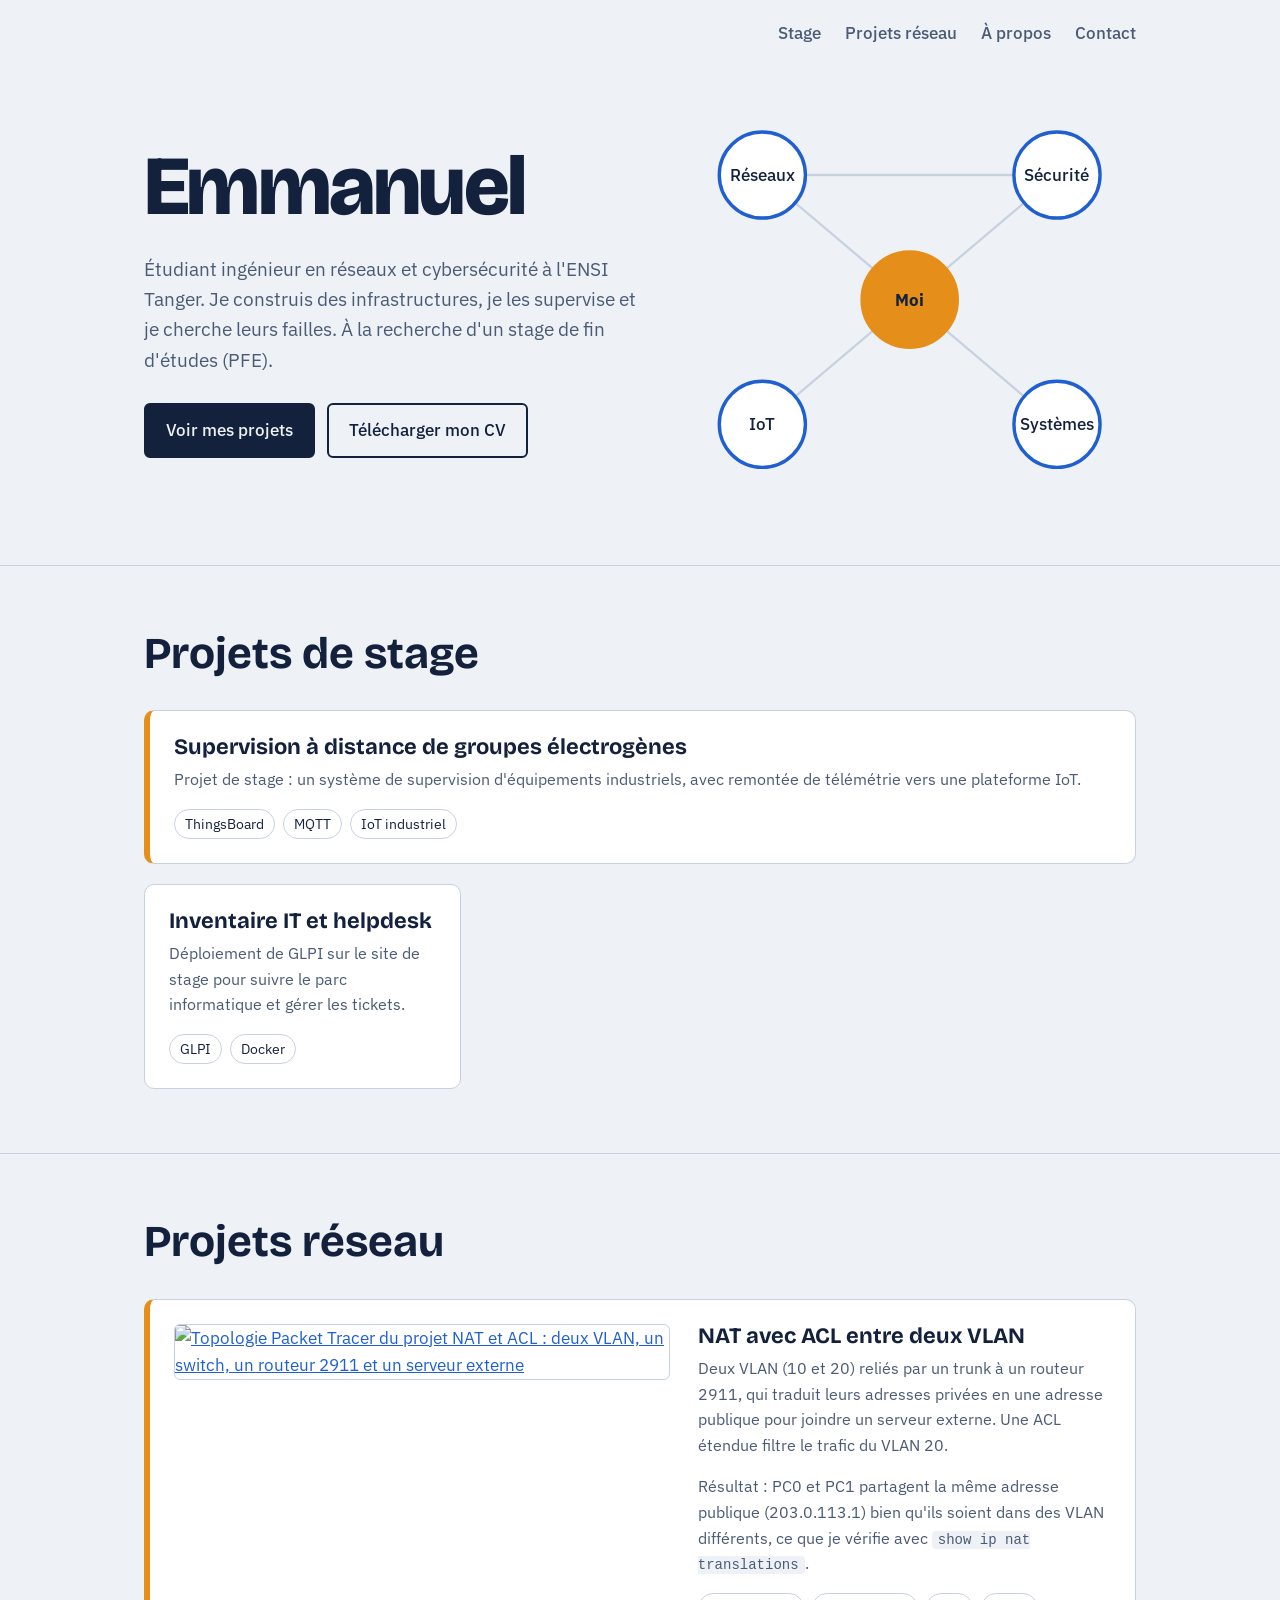
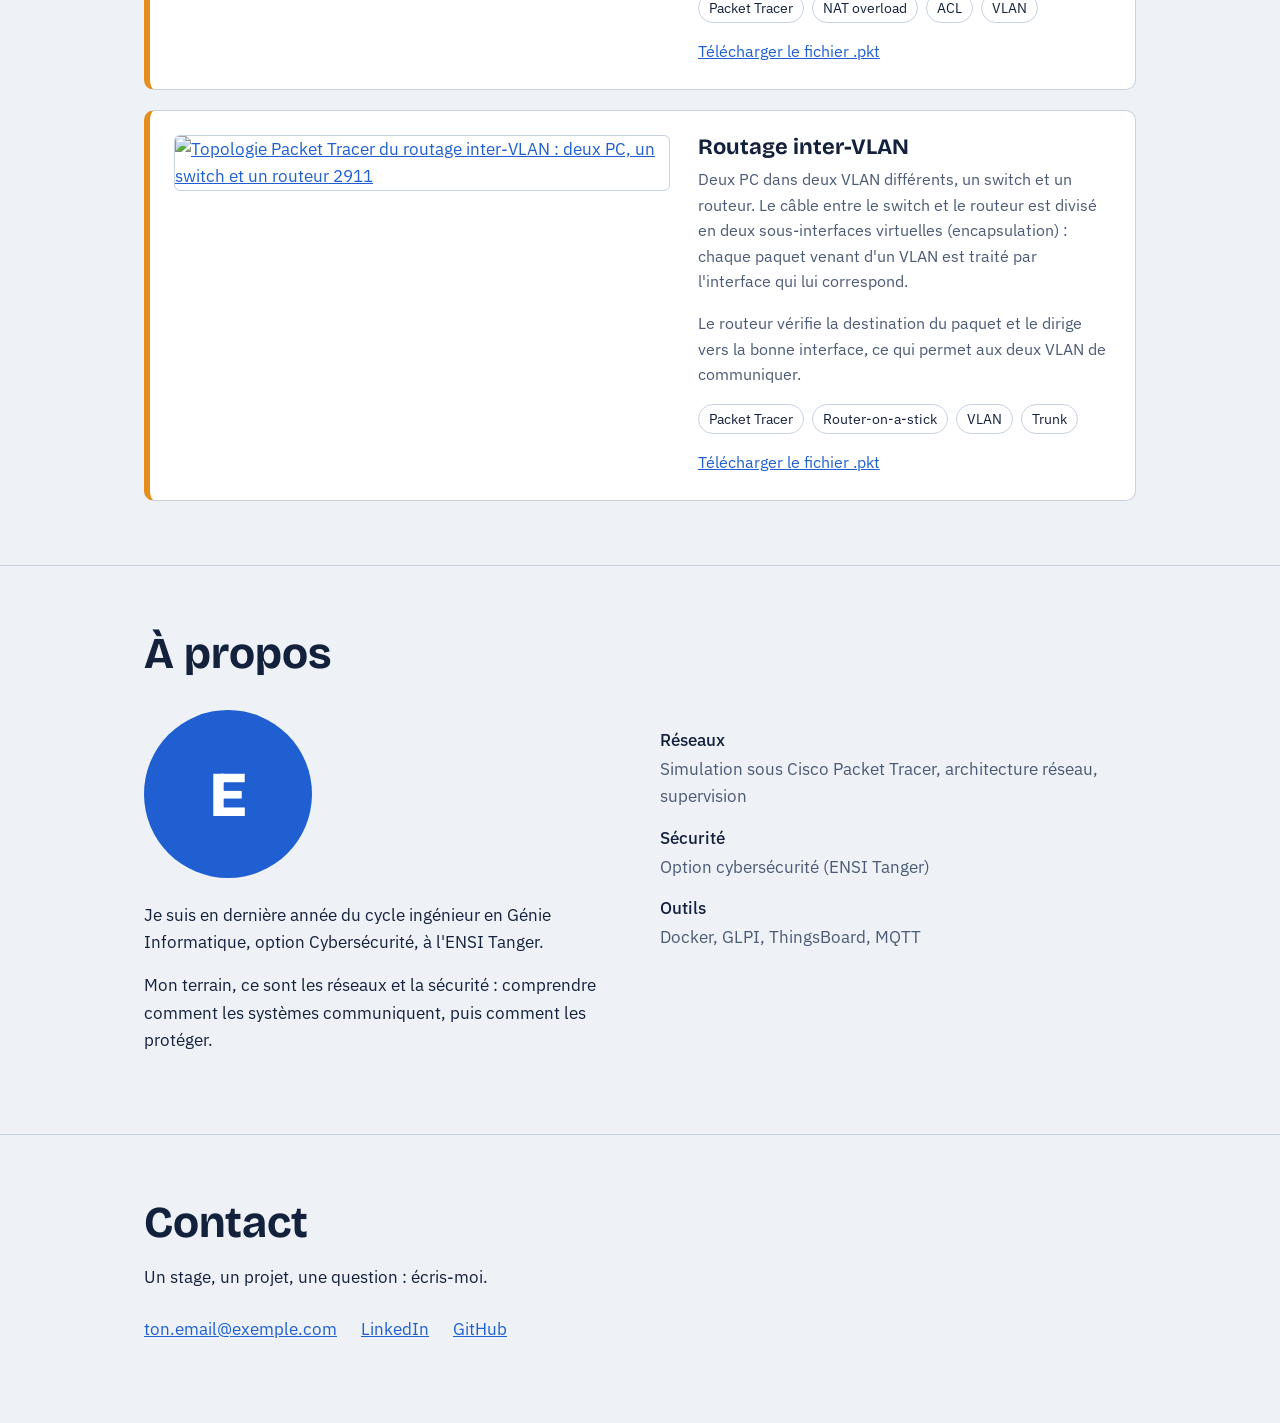
==== index.html @ 3b4f3057 "Premier commit" ====
<!DOCTYPE html>
<html lang="fr">
<head>
<meta charset="utf-8">
<meta name="viewport" content="width=device-width, initial-scale=1">
<title>Emmanuel – Réseaux & Cybersécurité</title>
<meta name="description" content="Portfolio d'Emmanuel, étudiant ingénieur en réseaux et cybersécurité à l'ENSI Tanger.">
<link rel="preconnect" href="https://fonts.googleapis.com">
<link rel="preconnect" href="https://fonts.gstatic.com" crossorigin>
<link href="https://fonts.googleapis.com/css2?family=Bricolage+Grotesque:wght@600;800&family=IBM+Plex+Sans:wght@400;500&display=swap" rel="stylesheet">
<style>
:root{
  --paper:#EEF2F6; --ink:#14213D; --muted:#4B5A75; --line:#C7D1DF; --card:#FFFFFF;
  --signal:#1F5FD1; --amber:#E58E1A;
}
@media (prefers-color-scheme:dark){
  :root:not([data-theme="light"]){--paper:#0F1626;--ink:#E8EEF8;--muted:#9FB0CC;--line:#2A3855;--card:#16203A;--signal:#6EA2FF;--amber:#F2A33A}
}
*{box-sizing:border-box}
html{scroll-behavior:smooth}
body{margin:0;background:var(--paper);color:var(--ink);font:400 17px/1.6 "IBM Plex Sans",system-ui,sans-serif}
a{color:var(--signal)}
a:focus-visible,button:focus-visible{outline:3px solid var(--amber);outline-offset:3px}
h1,h2,h3{font-family:"Bricolage Grotesque","IBM Plex Sans",sans-serif;line-height:1.1;margin:0}
.wrap{max-width:1040px;margin:0 auto;padding:0 24px}
nav{display:flex;gap:24px;justify-content:flex-end;padding:20px 0}
nav a{color:var(--muted);text-decoration:none;font-weight:500}
nav a:hover{color:var(--ink)}
.hero{display:grid;grid-template-columns:1.1fr 1fr;gap:40px;align-items:center;padding:40px 0 72px}
.hero h1{font-size:clamp(44px,7vw,84px);font-weight:800;letter-spacing:-.03em}
.hero p{max-width:46ch;color:var(--muted);font-size:19px;margin:20px 0 28px}
.btns{display:flex;gap:12px;flex-wrap:wrap}
.btn{display:inline-block;padding:12px 20px;border-radius:6px;font-weight:500;text-decoration:none;border:2px solid var(--ink);color:var(--ink)}
.btn.main{background:var(--ink);color:var(--paper)}
.topo{width:100%;height:auto}
.topo line{stroke:var(--line);stroke-width:2}
.topo .node circle{fill:var(--card);stroke:var(--signal);stroke-width:3}
.topo .node text{fill:var(--ink);font:500 15px "IBM Plex Sans",sans-serif;text-anchor:middle}
.topo .core circle{fill:var(--amber);stroke:var(--amber)}
.topo .core text{font-weight:800}
.topo .node{cursor:default}
.topo .node:hover circle{stroke:var(--amber)}
section{padding:64px 0;border-top:1px solid var(--line)}
section>.wrap>h2{font-size:clamp(30px,4vw,44px);margin-bottom:32px}
.grid{display:grid;grid-template-columns:repeat(auto-fit,minmax(290px,1fr));gap:20px}
.proj{background:var(--card);border:1px solid var(--line);border-radius:10px;padding:24px}
.proj h3{font-size:22px;margin-bottom:8px}
.proj p{margin:0 0 16px;color:var(--muted);font-size:16px}
.tags{display:flex;flex-wrap:wrap;gap:8px;padding:0;margin:0;list-style:none}
.tags li{font-size:14px;padding:3px 10px;border:1px solid var(--line);border-radius:99px}
.proj img{width:100%;height:auto;border-radius:6px;border:1px solid var(--line);margin:0 0 16px;display:block}
a.plain{color:var(--ink);text-decoration:none}
a.plain:hover{color:var(--signal)}
.proj .dl{margin:16px 0 0}
.pt{display:grid;grid-template-columns:1.2fr 1fr;gap:28px;align-items:start}
.pt>a{display:block}
.pt img{margin:0}
.proj code{font-size:14px;background:var(--paper);padding:1px 6px;border-radius:4px}
.photo{position:relative;width:168px;height:168px;border-radius:50%;overflow:hidden;background:var(--signal);margin:0 0 24px;display:grid;place-items:center;color:#fff;font:800 64px "Bricolage Grotesque",sans-serif}
.photo img{position:absolute;inset:0;width:100%;height:100%;object-fit:cover}
.proj.big{grid-column:1/-1;border-left:6px solid var(--amber)}
.about{display:grid;grid-template-columns:1fr 1fr;gap:40px}
.about p{margin:0 0 16px;max-width:60ch}
.skills dt{font-weight:500;margin-top:14px}
.skills dd{margin:2px 0 0;color:var(--muted)}
.skills dt:first-child{margin-top:0}
footer{padding:64px 0 80px;border-top:1px solid var(--line)}
footer h2{font-size:clamp(30px,4vw,44px);margin-bottom:12px}
footer ul{list-style:none;padding:0;margin:24px 0 0;display:flex;gap:24px;flex-wrap:wrap}
@media (max-width:760px){
  .pt{grid-template-columns:1fr}
  .hero,.about{grid-template-columns:1fr}
  nav{justify-content:flex-start;flex-wrap:wrap}
}
</style>
</head>
<body>
<div class="wrap">
  <nav aria-label="Navigation principale">
    <a href="#projets">Stage</a>
    <a href="#reseau">Projets réseau</a>
    <a href="#apropos">À propos</a>
    <a href="#contact">Contact</a>
  </nav>

  <header class="hero">
    <div>
      <h1>Emmanuel</h1>
      <p>Étudiant ingénieur en réseaux et cybersécurité à l'ENSI Tanger. Je construis des infrastructures, je les supervise et je cherche leurs failles. À la recherche d'un stage de fin d'études (PFE).</p>
      <div class="btns">
        <a class="btn main" href="#reseau">Voir mes projets</a>
        <!-- TODO: mets ton CV dans le dépôt sous le nom cv.pdf -->
        <a class="btn" href="cv.pdf">Télécharger mon CV</a>
      </div>
    </div>
    <svg class="topo" viewBox="0 0 400 340" role="img" aria-label="Schéma reliant réseaux, cybersécurité, IoT et développement">
      <line x1="200" y1="170" x2="70" y2="60"/>
      <line x1="200" y1="170" x2="330" y2="60"/>
      <line x1="200" y1="170" x2="70" y2="280"/>
      <line x1="200" y1="170" x2="330" y2="280"/>
      <line x1="70" y1="60" x2="330" y2="60"/>
      <g class="node core"><circle cx="200" cy="170" r="42"/><text x="200" y="176">Moi</text></g>
      <g class="node"><circle cx="70" cy="60" r="38"/><text x="70" y="65">Réseaux</text></g>
      <g class="node"><circle cx="330" cy="60" r="38"/><text x="330" y="65">Sécurité</text></g>
      <g class="node"><circle cx="70" cy="280" r="38"/><text x="70" y="285">IoT</text></g>
      <g class="node"><circle cx="330" cy="280" r="38"/><text x="330" y="285">Systèmes</text></g>
    </svg>
  </header>
</div>

<section id="projets">
  <div class="wrap">
    <h2>Projets de stage</h2>
    <div class="grid">
      <article class="proj big">
        <h3>Supervision à distance de groupes électrogènes</h3>
        <p>Projet de stage : un système de supervision d'équipements industriels, avec remontée de télémétrie vers une plateforme IoT.</p>
        <ul class="tags"><li>ThingsBoard</li><li>MQTT</li><li>IoT industriel</li></ul>
      </article>
      <article class="proj">
        <h3>Inventaire IT et helpdesk</h3>
        <p>Déploiement de GLPI sur le site de stage pour suivre le parc informatique et gérer les tickets.</p>
        <ul class="tags"><li>GLPI</li><li>Docker</li></ul>
      </article>
    </div>
  </div>
</section>

<section id="reseau">
  <div class="wrap">
    <h2>Projets réseau</h2>
    <div class="grid">
      <article class="proj big pt">
        <a href="images/nat-acl.png" target="_blank" rel="noopener"><img src="images/nat-acl.png" alt="Topologie Packet Tracer du projet NAT et ACL : deux VLAN, un switch, un routeur 2911 et un serveur externe"></a>
        <div>
          <h3>NAT avec ACL entre deux VLAN</h3>
          <p>Deux VLAN (10 et 20) reliés par un trunk à un routeur 2911, qui traduit leurs adresses privées en une adresse publique pour joindre un serveur externe. Une ACL étendue filtre le trafic du VLAN 20.</p>
          <p>Résultat : PC0 et PC1 partagent la même adresse publique (203.0.113.1) bien qu'ils soient dans des VLAN différents, ce que je vérifie avec <code>show ip nat translations</code>.</p>
          <ul class="tags"><li>Packet Tracer</li><li>NAT overload</li><li>ACL</li><li>VLAN</li></ul>
          <p class="dl"><a href="projets/nat-acl.pkt" download>Télécharger le fichier .pkt</a></p>
          <!-- Rapport PDF : mets-le dans rapports/nat-acl.pdf puis retire les -- autour de la ligne -->
          <!-- <p class="dl"><a href="rapports/nat-acl.pdf" target="_blank" rel="noopener">Lire le rapport (PDF)</a></p> -->
        </div>
      </article>
      <article class="proj big pt">
        <a href="images/routage-inter-vlan.png" target="_blank" rel="noopener"><img src="images/routage-inter-vlan.png" alt="Topologie Packet Tracer du routage inter-VLAN : deux PC, un switch et un routeur 2911"></a>
        <div>
          <h3>Routage inter-VLAN</h3>
          <p>Deux PC dans deux VLAN différents, un switch et un routeur. Le câble entre le switch et le routeur est divisé en deux sous-interfaces virtuelles (encapsulation) : chaque paquet venant d'un VLAN est traité par l'interface qui lui correspond.</p>
          <p>Le routeur vérifie la destination du paquet et le dirige vers la bonne interface, ce qui permet aux deux VLAN de communiquer.</p>
          <ul class="tags"><li>Packet Tracer</li><li>Router-on-a-stick</li><li>VLAN</li><li>Trunk</li></ul>
          <p class="dl"><a href="projets/routage-inter-vlan.pkt" download>Télécharger le fichier .pkt</a></p>
          <!-- <p class="dl"><a href="rapports/routage-inter-vlan.pdf" target="_blank" rel="noopener">Lire le rapport (PDF)</a></p> -->
        </div>
      </article>
    </div>
  </div>
</section>

<section id="apropos">
  <div class="wrap">
    <h2>À propos</h2>
    <div class="about">
      <div>
        <!-- Ta photo : mets-la dans images/photo.jpg (carrée de préférence) -->
        <div class="photo" aria-hidden="false">E<img src="images/photo.jpg" alt="Portrait d'Emmanuel" onerror="this.remove()"></div>
        <p>Je suis en dernière année du cycle ingénieur en Génie Informatique, option Cybersécurité, à l'ENSI Tanger.</p>
        <p>Mon terrain, ce sont les réseaux et la sécurité : comprendre comment les systèmes communiquent, puis comment les protéger.</p>
        <!-- TODO: ajoute 1-2 phrases perso (CTF, veille, ce que tu cherches pour ton PFE) -->
      </div>
      <dl class="skills">
        <dt>Réseaux</dt><dd>Simulation sous Cisco Packet Tracer, architecture réseau, supervision</dd>
        <dt>Sécurité</dt><dd>Option cybersécurité (ENSI Tanger)</dd>
        <dt>Outils</dt><dd>Docker, GLPI, ThingsBoard, MQTT</dd>
      </dl>
    </div>
  </div>
</section>

<footer id="contact">
  <div class="wrap">
    <h2>Contact</h2>
    <p>Un stage, un projet, une question : écris-moi.</p>
    <ul>
      <!-- TODO: remplace par tes vrais liens -->
      <li><a href="mailto:ton.email@exemple.com">ton.email@exemple.com</a></li>
      <li><a href="https://www.linkedin.com/in/ton-profil">LinkedIn</a></li>
      <li><a href="https://github.com/ton-pseudo">GitHub</a></li>
    </ul>
  </div>
</footer>
</body>
</html>
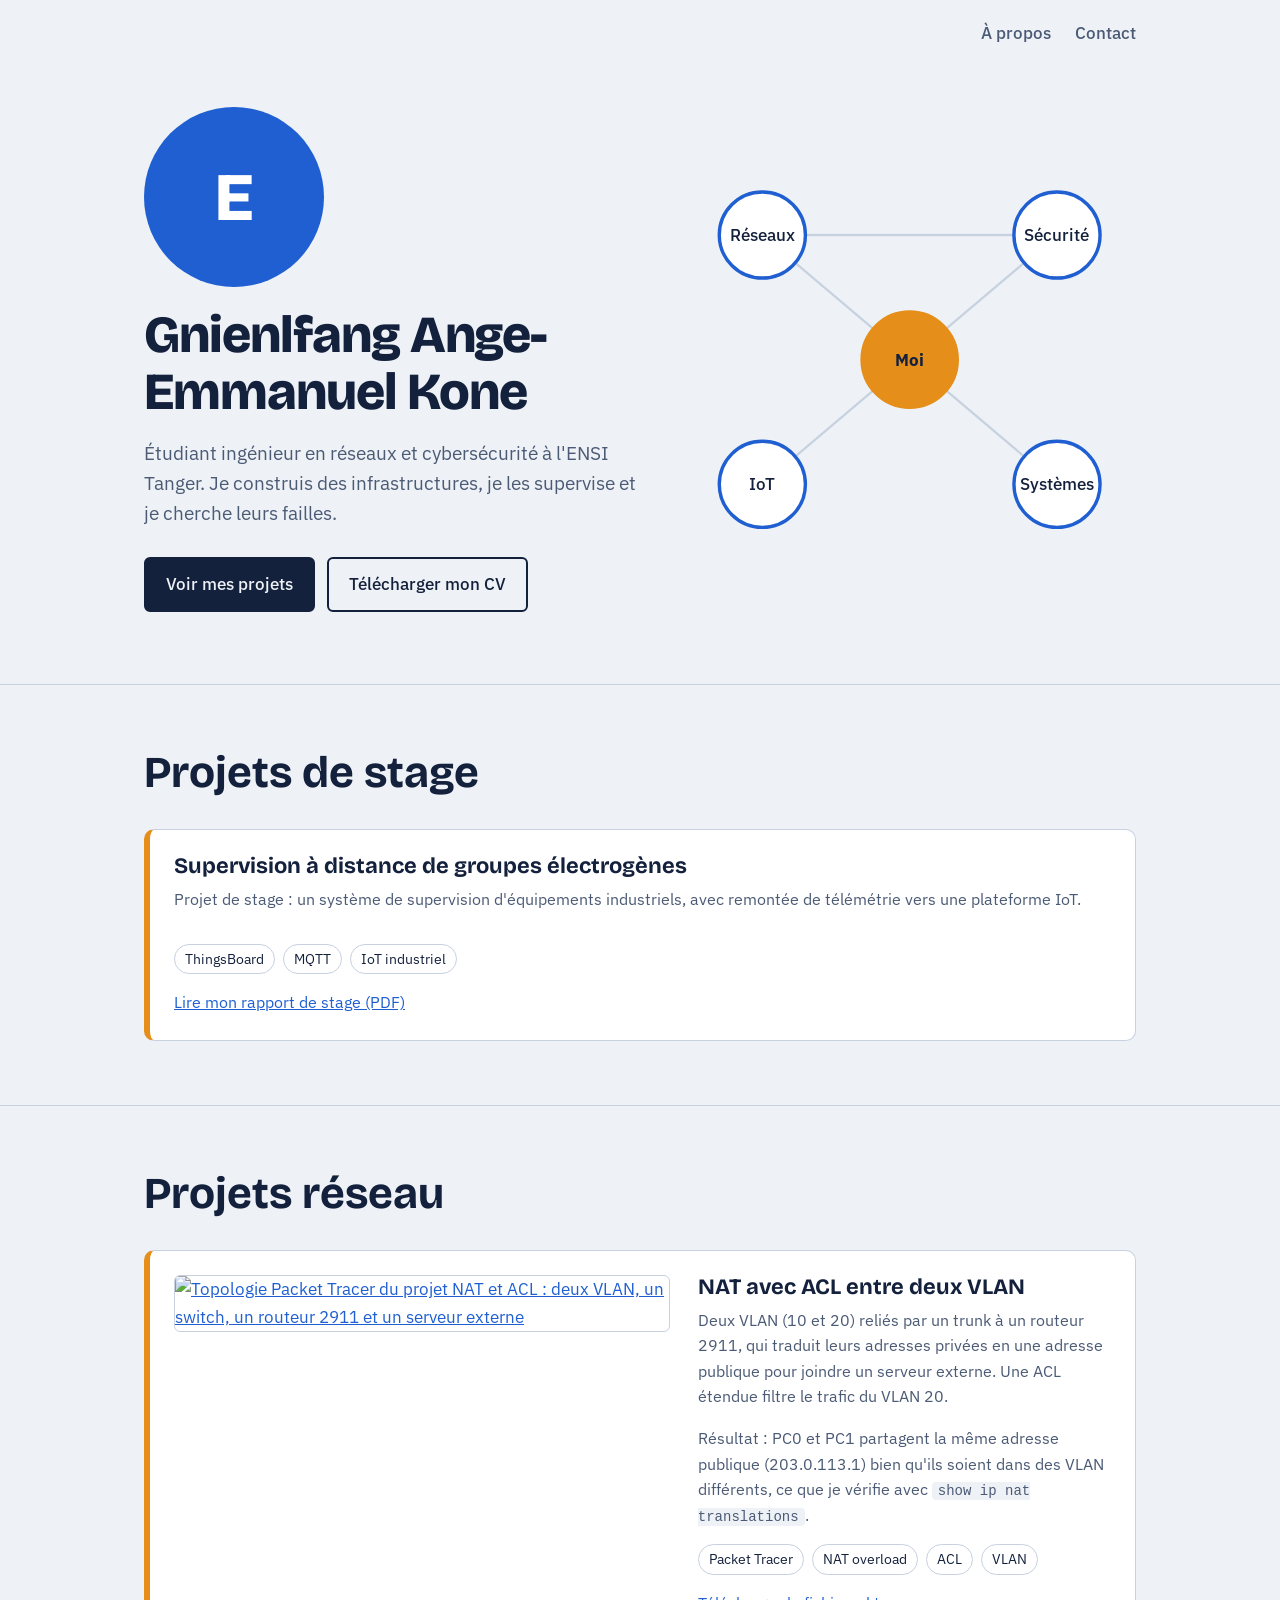
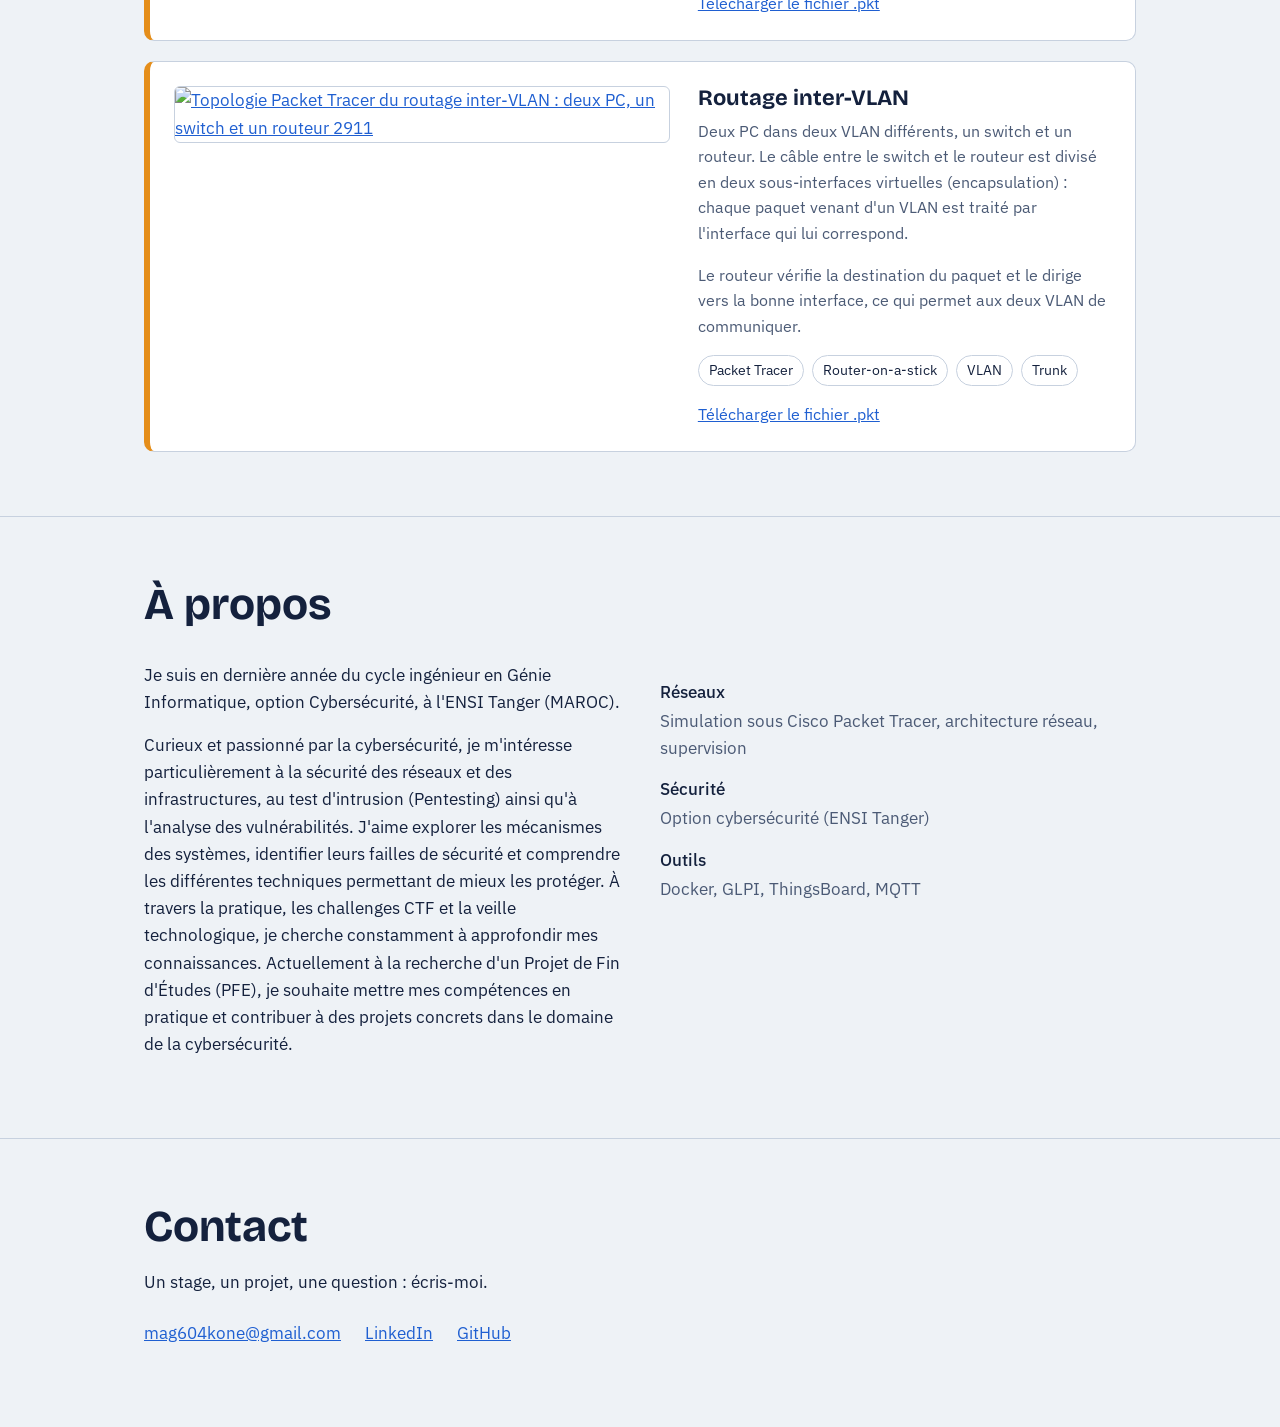
==== commit 266d6d14: "Petit Ajustement" ====
--- a/index.html
+++ b/index.html
@@ -3,8 +3,8 @@
 <head>
 <meta charset="utf-8">
 <meta name="viewport" content="width=device-width, initial-scale=1">
-<title>Emmanuel – Réseaux & Cybersécurité</title>
-<meta name="description" content="Portfolio d'Emmanuel, étudiant ingénieur en réseaux et cybersécurité à l'ENSI Tanger.">
+<title>Gnienlfangange Emmanuel Kone – Réseaux & Cybersécurité</title>
+<meta name="description" content="Portfolio de Gnienlfangange Emmanuel Kone, étudiant ingénieur en réseaux et cybersécurité à l'ENSI Tanger.">
 <link rel="preconnect" href="https://fonts.googleapis.com">
 <link rel="preconnect" href="https://fonts.gstatic.com" crossorigin>
 <link href="https://fonts.googleapis.com/css2?family=Bricolage+Grotesque:wght@600;800&family=IBM+Plex+Sans:wght@400;500&display=swap" rel="stylesheet">
@@ -27,8 +27,8 @@
 nav a{color:var(--muted);text-decoration:none;font-weight:500}
 nav a:hover{color:var(--ink)}
 .hero{display:grid;grid-template-columns:1.1fr 1fr;gap:40px;align-items:center;padding:40px 0 72px}
-.hero h1{font-size:clamp(44px,7vw,84px);font-weight:800;letter-spacing:-.03em}
-.hero p{max-width:46ch;color:var(--muted);font-size:19px;margin:20px 0 28px}
+.hero h1{font-size:clamp(30px,4.4vw,52px);font-weight:800;letter-spacing:-.02em;overflow-wrap:anywhere}
+.hero p{max-width:46ch;color:var(--muted);font-size:19px;margin:16px 0 28px}
 .btns{display:flex;gap:12px;flex-wrap:wrap}
 .btn{display:inline-block;padding:12px 20px;border-radius:6px;font-weight:500;text-decoration:none;border:2px solid var(--ink);color:var(--ink)}
 .btn.main{background:var(--ink);color:var(--paper)}
@@ -56,8 +56,10 @@
 .pt>a{display:block}
 .pt img{margin:0}
 .proj code{font-size:14px;background:var(--paper);padding:1px 6px;border-radius:4px}
-.photo{position:relative;width:168px;height:168px;border-radius:50%;overflow:hidden;background:var(--signal);margin:0 0 24px;display:grid;place-items:center;color:#fff;font:800 64px "Bricolage Grotesque",sans-serif}
+.photo{position:relative;width:180px;height:180px;border-radius:50%;overflow:hidden;background:var(--signal);margin:0 0 20px;display:grid;place-items:center;color:#fff;font:800 68px "Bricolage Grotesque",sans-serif}
 .photo img{position:absolute;inset:0;width:100%;height:100%;object-fit:cover}
+.gallery{display:grid;grid-template-columns:repeat(auto-fit,minmax(220px,1fr));gap:12px;margin:0 0 16px}
+.gallery img{margin:0}
 .proj.big{grid-column:1/-1;border-left:6px solid var(--amber)}
 .about{display:grid;grid-template-columns:1fr 1fr;gap:40px}
 .about p{margin:0 0 16px;max-width:60ch}
@@ -77,16 +79,19 @@
 <body>
 <div class="wrap">
   <nav aria-label="Navigation principale">
-    <a href="#projets">Stage</a>
-    <a href="#reseau">Projets réseau</a>
+    <!-- <a href="#projets">Stage</a> -->
+    <!-- <a href="#reseau">Projets réseau</a> -->
     <a href="#apropos">À propos</a>
     <a href="#contact">Contact</a>
   </nav>
 
   <header class="hero">
     <div>
-      <h1>Emmanuel</h1>
-      <p>Étudiant ingénieur en réseaux et cybersécurité à l'ENSI Tanger. Je construis des infrastructures, je les supervise et je cherche leurs failles. À la recherche d'un stage de fin d'études (PFE).</p>
+      <!-- Ta photo : mets-la dans images/photo.jpg (carrée de préférence) -->
+      <div class="photo"><span aria-hidden="true">E</span><img src="images/photo.jpg" alt="Portrait d'Emmanuel" onerror="this.remove()"></div>
+      <!-- TODO: vérifie l'orthographe de ton nom (accents) -->
+      <h1>Gnienlfang Ange-Emmanuel Kone</h1>
+      <p>Étudiant ingénieur en réseaux et cybersécurité à l'ENSI Tanger. Je construis des infrastructures, je les supervise et je cherche leurs failles.</p>
       <div class="btns">
         <a class="btn main" href="#reseau">Voir mes projets</a>
         <!-- TODO: mets ton CV dans le dépôt sous le nom cv.pdf -->
@@ -115,13 +120,21 @@
       <article class="proj big">
         <h3>Supervision à distance de groupes électrogènes</h3>
         <p>Projet de stage : un système de supervision d'équipements industriels, avec remontée de télémétrie vers une plateforme IoT.</p>
+        <!-- Dashboards : mets tes captures dans images/ sous ces noms (une image absente disparaît toute seule). Ajoute une ligne <a> par image. -->
+        <div class="gallery">
+          <a href="images/dashboard1.png" target="_blank" rel="noopener"><img src="images/dashboard1.png" alt="Dashboard de supervision 1" onerror="this.closest('a').remove()"></a>
+          <a href="images/dashboard2.png" target="_blank" rel="noopener"><img src="images/dashboard2.png" alt="Dashboard de supervision 2" onerror="this.closest('a').remove()"></a>
+          <a href="images/dashboard3.png" target="_blank" rel="noopener"><img src="images/dashboard3.png" alt="Dashboard de supervision 3" onerror="this.closest('a').remove()"></a>
+        </div>
         <ul class="tags"><li>ThingsBoard</li><li>MQTT</li><li>IoT industriel</li></ul>
+        <!-- Rapport de stage : mets-le dans rapports/rapport-stage.pdf puis retire les -- autour de la ligne -->
+         <p class="dl"><a href="rapports/rapport-stage.pdf" target="_blank" rel="noopener">Lire mon rapport de stage (PDF)</a></p> 
       </article>
-      <article class="proj">
-        <h3>Inventaire IT et helpdesk</h3>
+      <!-- <article class="proj">
+        <h3>Inventaire IT </h3>
         <p>Déploiement de GLPI sur le site de stage pour suivre le parc informatique et gérer les tickets.</p>
         <ul class="tags"><li>GLPI</li><li>Docker</li></ul>
-      </article>
+      </article> -->
     </div>
   </div>
 </section>
@@ -162,10 +175,12 @@
     <h2>À propos</h2>
     <div class="about">
       <div>
-        <!-- Ta photo : mets-la dans images/photo.jpg (carrée de préférence) -->
-        <div class="photo" aria-hidden="false">E<img src="images/photo.jpg" alt="Portrait d'Emmanuel" onerror="this.remove()"></div>
-        <p>Je suis en dernière année du cycle ingénieur en Génie Informatique, option Cybersécurité, à l'ENSI Tanger.</p>
-        <p>Mon terrain, ce sont les réseaux et la sécurité : comprendre comment les systèmes communiquent, puis comment les protéger.</p>
+        <p>Je suis en dernière année du cycle ingénieur en Génie Informatique, option Cybersécurité, à l'ENSI Tanger (MAROC).</p>
+        <p>Curieux et passionné par la cybersécurité, je m'intéresse particulièrement à la sécurité des réseaux et des infrastructures, au test d'intrusion (Pentesting) ainsi qu'à l'analyse des vulnérabilités.
+
+J'aime explorer les mécanismes des systèmes, identifier leurs failles de sécurité et comprendre les différentes techniques permettant de mieux les protéger. À travers la pratique, les challenges CTF et la veille technologique, je cherche constamment à approfondir mes connaissances.
+
+Actuellement à la recherche d'un Projet de Fin d'Études (PFE), je souhaite mettre mes compétences en pratique et contribuer à des projets concrets dans le domaine de la cybersécurité.</p>
         <!-- TODO: ajoute 1-2 phrases perso (CTF, veille, ce que tu cherches pour ton PFE) -->
       </div>
       <dl class="skills">
@@ -183,9 +198,9 @@
     <p>Un stage, un projet, une question : écris-moi.</p>
     <ul>
       <!-- TODO: remplace par tes vrais liens -->
-      <li><a href="mailto:ton.email@exemple.com">ton.email@exemple.com</a></li>
-      <li><a href="https://www.linkedin.com/in/ton-profil">LinkedIn</a></li>
-      <li><a href="https://github.com/ton-pseudo">GitHub</a></li>
+      <li><a href="mailto:mag604kone@gmail.com">mag604kone@gmail.com</a></li>
+      <li><a href="www.linkedin.com/in/gnienlfang-ange-emmanuel-kone-068232335">LinkedIn</a></li>
+      <li><a href="https://github.com/gnienlfangangeemmanuelkone">GitHub</a></li>
     </ul>
   </div>
 </footer>
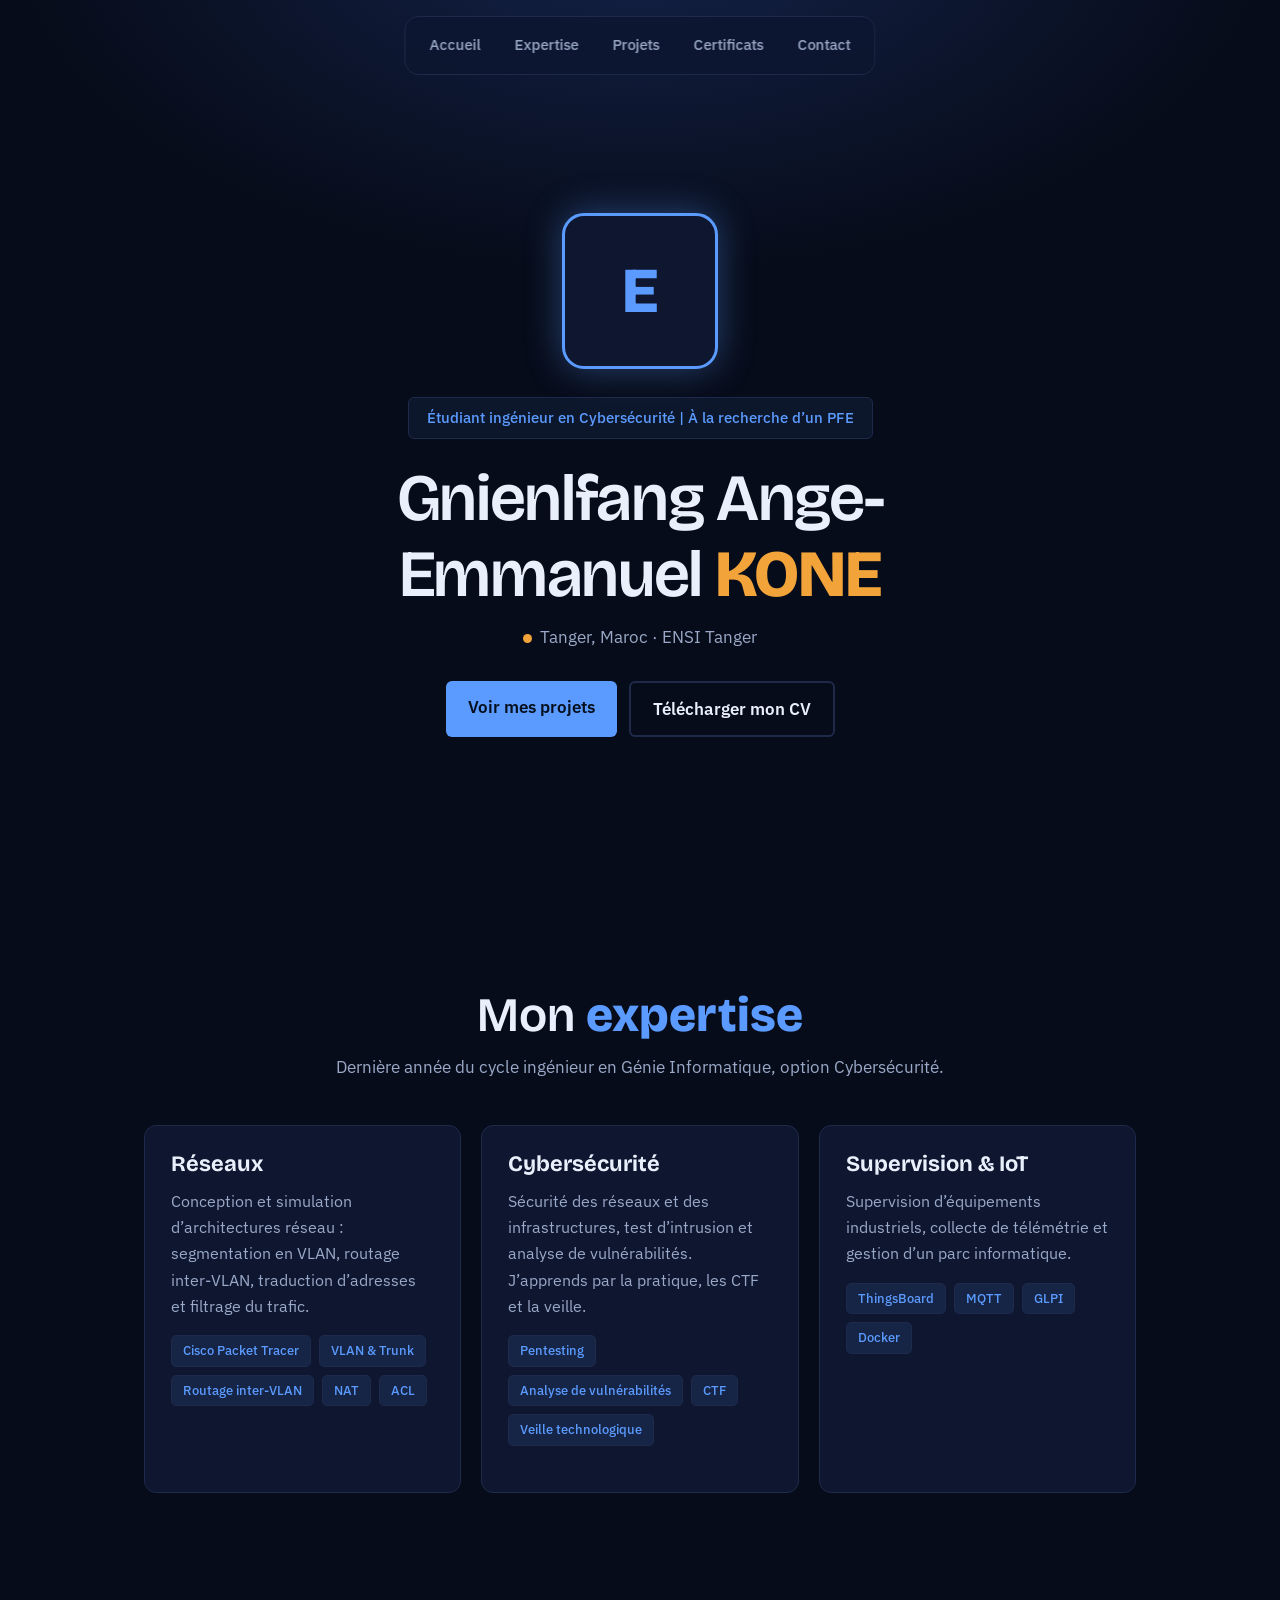
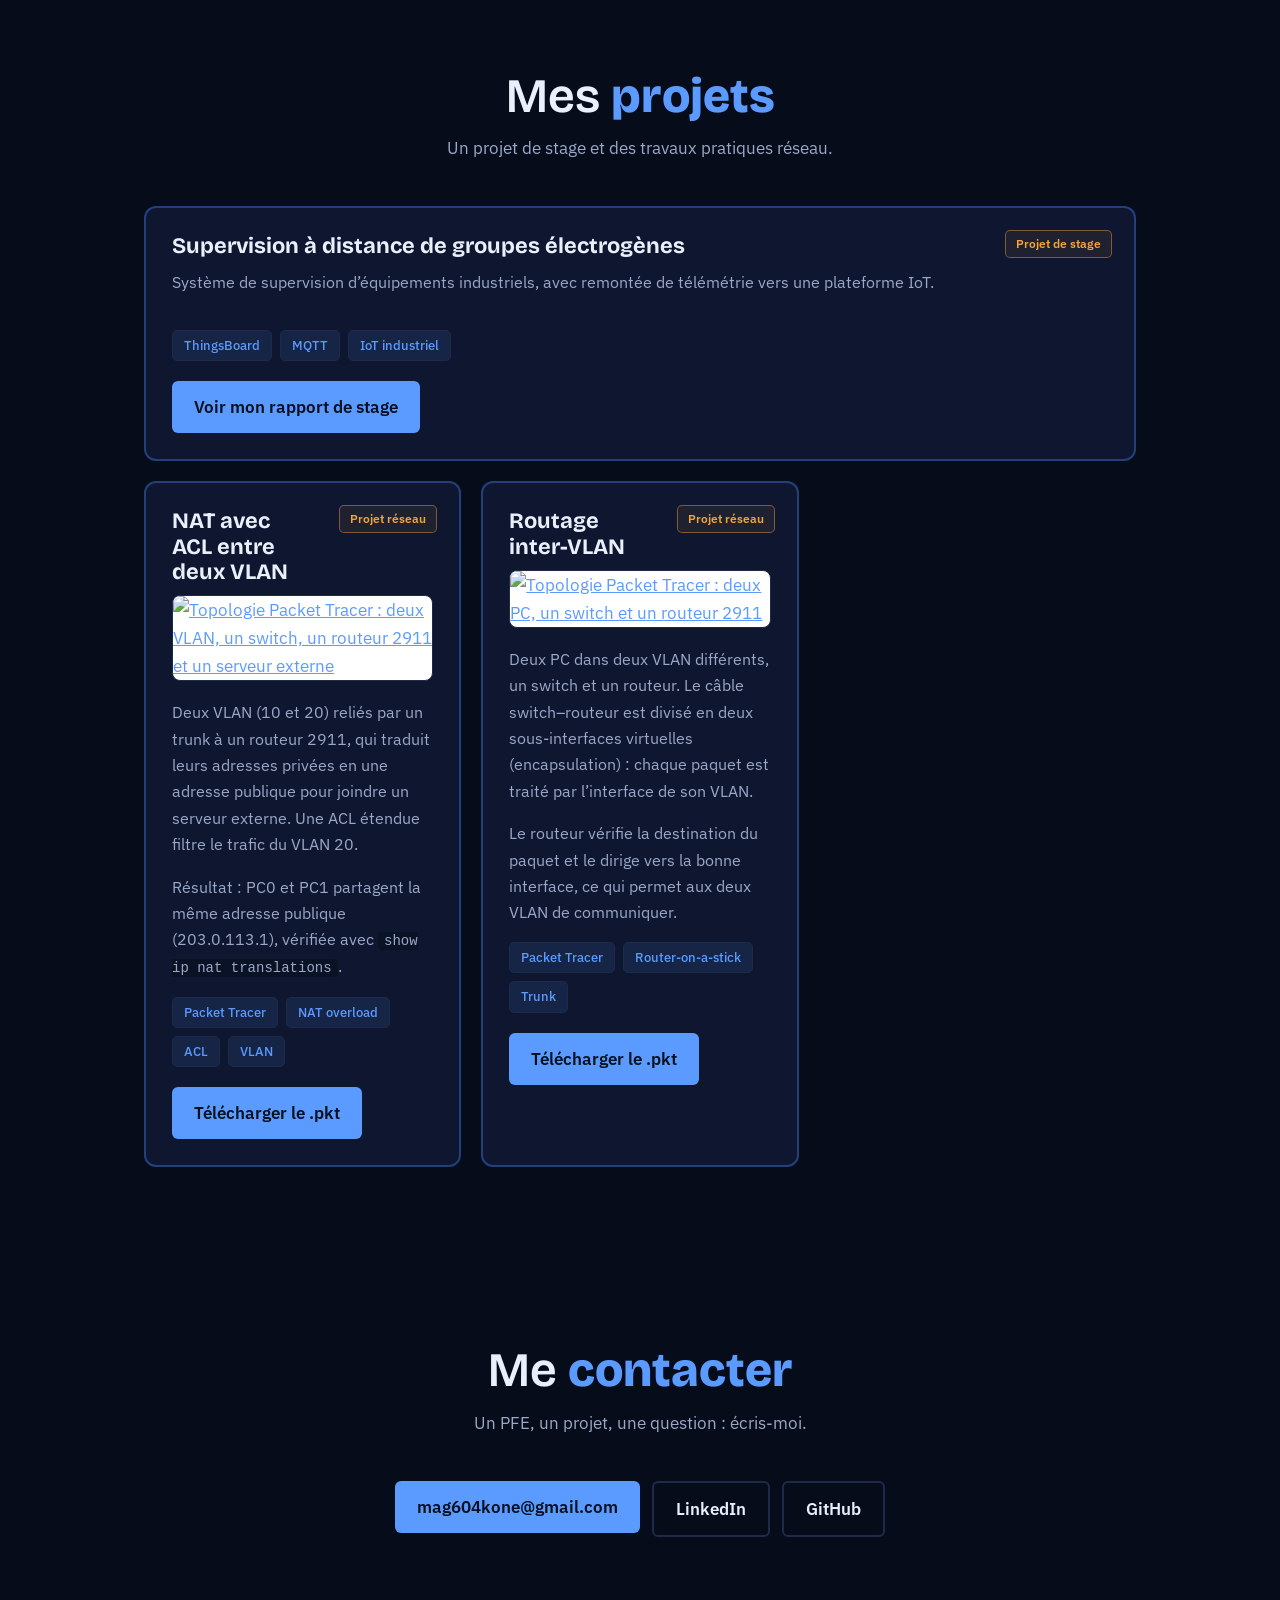
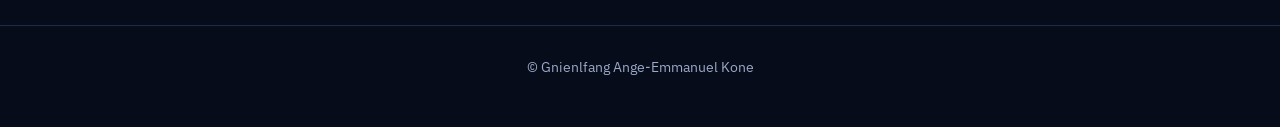
==== commit 9643ed2d: "Nouveau design" ====
--- a/index.html
+++ b/index.html
@@ -3,206 +3,118 @@
 <head>
 <meta charset="utf-8">
 <meta name="viewport" content="width=device-width, initial-scale=1">
-<title>Gnienlfangange Emmanuel Kone – Réseaux & Cybersécurité</title>
-<meta name="description" content="Portfolio de Gnienlfangange Emmanuel Kone, étudiant ingénieur en réseaux et cybersécurité à l'ENSI Tanger.">
+<title>Gnienlfang Ange-Emmanuel Kone – Réseaux & Cybersécurité</title>
+<meta name="description" content="Portfolio de Gnienlfang Ange-Emmanuel Kone, étudiant ingénieur en réseaux et cybersécurité à l’ENSI Tanger.">
 <link rel="preconnect" href="https://fonts.googleapis.com">
 <link rel="preconnect" href="https://fonts.gstatic.com" crossorigin>
-<link href="https://fonts.googleapis.com/css2?family=Bricolage+Grotesque:wght@600;800&family=IBM+Plex+Sans:wght@400;500&display=swap" rel="stylesheet">
-<style>
-:root{
-  --paper:#EEF2F6; --ink:#14213D; --muted:#4B5A75; --line:#C7D1DF; --card:#FFFFFF;
-  --signal:#1F5FD1; --amber:#E58E1A;
-}
-@media (prefers-color-scheme:dark){
-  :root:not([data-theme="light"]){--paper:#0F1626;--ink:#E8EEF8;--muted:#9FB0CC;--line:#2A3855;--card:#16203A;--signal:#6EA2FF;--amber:#F2A33A}
-}
-*{box-sizing:border-box}
-html{scroll-behavior:smooth}
-body{margin:0;background:var(--paper);color:var(--ink);font:400 17px/1.6 "IBM Plex Sans",system-ui,sans-serif}
-a{color:var(--signal)}
-a:focus-visible,button:focus-visible{outline:3px solid var(--amber);outline-offset:3px}
-h1,h2,h3{font-family:"Bricolage Grotesque","IBM Plex Sans",sans-serif;line-height:1.1;margin:0}
-.wrap{max-width:1040px;margin:0 auto;padding:0 24px}
-nav{display:flex;gap:24px;justify-content:flex-end;padding:20px 0}
-nav a{color:var(--muted);text-decoration:none;font-weight:500}
-nav a:hover{color:var(--ink)}
-.hero{display:grid;grid-template-columns:1.1fr 1fr;gap:40px;align-items:center;padding:40px 0 72px}
-.hero h1{font-size:clamp(30px,4.4vw,52px);font-weight:800;letter-spacing:-.02em;overflow-wrap:anywhere}
-.hero p{max-width:46ch;color:var(--muted);font-size:19px;margin:16px 0 28px}
-.btns{display:flex;gap:12px;flex-wrap:wrap}
-.btn{display:inline-block;padding:12px 20px;border-radius:6px;font-weight:500;text-decoration:none;border:2px solid var(--ink);color:var(--ink)}
-.btn.main{background:var(--ink);color:var(--paper)}
-.topo{width:100%;height:auto}
-.topo line{stroke:var(--line);stroke-width:2}
-.topo .node circle{fill:var(--card);stroke:var(--signal);stroke-width:3}
-.topo .node text{fill:var(--ink);font:500 15px "IBM Plex Sans",sans-serif;text-anchor:middle}
-.topo .core circle{fill:var(--amber);stroke:var(--amber)}
-.topo .core text{font-weight:800}
-.topo .node{cursor:default}
-.topo .node:hover circle{stroke:var(--amber)}
-section{padding:64px 0;border-top:1px solid var(--line)}
-section>.wrap>h2{font-size:clamp(30px,4vw,44px);margin-bottom:32px}
-.grid{display:grid;grid-template-columns:repeat(auto-fit,minmax(290px,1fr));gap:20px}
-.proj{background:var(--card);border:1px solid var(--line);border-radius:10px;padding:24px}
-.proj h3{font-size:22px;margin-bottom:8px}
-.proj p{margin:0 0 16px;color:var(--muted);font-size:16px}
-.tags{display:flex;flex-wrap:wrap;gap:8px;padding:0;margin:0;list-style:none}
-.tags li{font-size:14px;padding:3px 10px;border:1px solid var(--line);border-radius:99px}
-.proj img{width:100%;height:auto;border-radius:6px;border:1px solid var(--line);margin:0 0 16px;display:block}
-a.plain{color:var(--ink);text-decoration:none}
-a.plain:hover{color:var(--signal)}
-.proj .dl{margin:16px 0 0}
-.pt{display:grid;grid-template-columns:1.2fr 1fr;gap:28px;align-items:start}
-.pt>a{display:block}
-.pt img{margin:0}
-.proj code{font-size:14px;background:var(--paper);padding:1px 6px;border-radius:4px}
-.photo{position:relative;width:180px;height:180px;border-radius:50%;overflow:hidden;background:var(--signal);margin:0 0 20px;display:grid;place-items:center;color:#fff;font:800 68px "Bricolage Grotesque",sans-serif}
-.photo img{position:absolute;inset:0;width:100%;height:100%;object-fit:cover}
-.gallery{display:grid;grid-template-columns:repeat(auto-fit,minmax(220px,1fr));gap:12px;margin:0 0 16px}
-.gallery img{margin:0}
-.proj.big{grid-column:1/-1;border-left:6px solid var(--amber)}
-.about{display:grid;grid-template-columns:1fr 1fr;gap:40px}
-.about p{margin:0 0 16px;max-width:60ch}
-.skills dt{font-weight:500;margin-top:14px}
-.skills dd{margin:2px 0 0;color:var(--muted)}
-.skills dt:first-child{margin-top:0}
-footer{padding:64px 0 80px;border-top:1px solid var(--line)}
-footer h2{font-size:clamp(30px,4vw,44px);margin-bottom:12px}
-footer ul{list-style:none;padding:0;margin:24px 0 0;display:flex;gap:24px;flex-wrap:wrap}
-@media (max-width:760px){
-  .pt{grid-template-columns:1fr}
-  .hero,.about{grid-template-columns:1fr}
-  nav{justify-content:flex-start;flex-wrap:wrap}
-}
-</style>
+<link href="https://fonts.googleapis.com/css2?family=Bricolage+Grotesque:wght@600;800&family=IBM+Plex+Sans:wght@400;500;600&display=swap" rel="stylesheet">
+<link rel="stylesheet" href="style.css">
 </head>
 <body>
-<div class="wrap">
-  <nav aria-label="Navigation principale">
-    <!-- <a href="#projets">Stage</a> -->
-    <!-- <a href="#reseau">Projets réseau</a> -->
-    <a href="#apropos">À propos</a>
-    <a href="#contact">Contact</a>
-  </nav>
+<nav class="nav" aria-label="Navigation principale">
+  <a href="#accueil">Accueil</a>
+  <a href="#expertise">Expertise</a>
+  <a href="#projets">Projets</a>
+  <a href="certificats.html">Certificats</a>
+  <a href="#contact">Contact</a>
+</nav>
 
-  <header class="hero">
-    <div>
-      <!-- Ta photo : mets-la dans images/photo.jpg (carrée de préférence) -->
-      <div class="photo"><span aria-hidden="true">E</span><img src="images/photo.jpg" alt="Portrait d'Emmanuel" onerror="this.remove()"></div>
-      <!-- TODO: vérifie l'orthographe de ton nom (accents) -->
-      <h1>Gnienlfang Ange-Emmanuel Kone</h1>
-      <p>Étudiant ingénieur en réseaux et cybersécurité à l'ENSI Tanger. Je construis des infrastructures, je les supervise et je cherche leurs failles.</p>
-      <div class="btns">
-        <a class="btn main" href="#reseau">Voir mes projets</a>
-        <!-- TODO: mets ton CV dans le dépôt sous le nom cv.pdf -->
-        <a class="btn" href="cv.pdf">Télécharger mon CV</a>
-      </div>
+<header class="hero" id="accueil">
+  <!-- Ta photo : images/photo.jpg (carrée de préférence) -->
+  <div class="photo"><span aria-hidden="true">E</span><img src="images/photo.jpg" alt="Portrait de Gnienlfang Ange-Emmanuel Kone" onerror="this.remove()"></div>
+  <span class="badge">Étudiant ingénieur en Cybersécurité | À la recherche d’un PFE</span>
+  <h1>Gnienlfang Ange-Emmanuel <b>KONE</b></h1>
+  <!-- Modifie ta ville si besoin -->
+  <p class="where">Tanger, Maroc · ENSI Tanger</p>
+  <div class="btns">
+    <a class="cta" href="#projets">Voir mes projets</a>
+    <a class="cta ghost" href="cv.pdf">Télécharger mon CV</a>
+  </div>
+</header>
+
+<section id="expertise">
+  <div class="wrap">
+    <div class="head"><h2>Mon <b>expertise</b></h2><p>Dernière année du cycle ingénieur en Génie Informatique, option Cybersécurité.</p></div>
+    <div class="grid">
+      <article class="card">
+        <h3>Réseaux</h3>
+        <p>Conception et simulation d’architectures réseau : segmentation en VLAN, routage inter-VLAN, traduction d’adresses et filtrage du trafic.</p>
+        <ul class="tags"><li>Cisco Packet Tracer</li><li>VLAN &amp; Trunk</li><li>Routage inter-VLAN</li><li>NAT</li><li>ACL</li></ul>
+      </article>
+      <article class="card">
+        <h3>Cybersécurité</h3>
+        <p>Sécurité des réseaux et des infrastructures, test d’intrusion et analyse de vulnérabilités. J’apprends par la pratique, les CTF et la veille.</p>
+        <ul class="tags"><li>Pentesting</li><li>Analyse de vulnérabilités</li><li>CTF</li><li>Veille technologique</li></ul>
+      </article>
+      <article class="card">
+        <h3>Supervision &amp; IoT</h3>
+        <p>Supervision d’équipements industriels, collecte de télémétrie et gestion d’un parc informatique.</p>
+        <ul class="tags"><li>ThingsBoard</li><li>MQTT</li><li>GLPI</li><li>Docker</li></ul>
+      </article>
     </div>
-    <svg class="topo" viewBox="0 0 400 340" role="img" aria-label="Schéma reliant réseaux, cybersécurité, IoT et développement">
-      <line x1="200" y1="170" x2="70" y2="60"/>
-      <line x1="200" y1="170" x2="330" y2="60"/>
-      <line x1="200" y1="170" x2="70" y2="280"/>
-      <line x1="200" y1="170" x2="330" y2="280"/>
-      <line x1="70" y1="60" x2="330" y2="60"/>
-      <g class="node core"><circle cx="200" cy="170" r="42"/><text x="200" y="176">Moi</text></g>
-      <g class="node"><circle cx="70" cy="60" r="38"/><text x="70" y="65">Réseaux</text></g>
-      <g class="node"><circle cx="330" cy="60" r="38"/><text x="330" y="65">Sécurité</text></g>
-      <g class="node"><circle cx="70" cy="280" r="38"/><text x="70" y="285">IoT</text></g>
-      <g class="node"><circle cx="330" cy="280" r="38"/><text x="330" y="285">Systèmes</text></g>
-    </svg>
-  </header>
-</div>
+  </div>
+</section>
 
 <section id="projets">
   <div class="wrap">
-    <h2>Projets de stage</h2>
+    <div class="head"><h2>Mes <b>projets</b></h2><p>Un projet de stage et des travaux pratiques réseau.</p></div>
     <div class="grid">
-      <article class="proj big">
+
+      <article class="card proj wide">
+        <span class="tag-note">Projet de stage</span>
         <h3>Supervision à distance de groupes électrogènes</h3>
-        <p>Projet de stage : un système de supervision d'équipements industriels, avec remontée de télémétrie vers une plateforme IoT.</p>
-        <!-- Dashboards : mets tes captures dans images/ sous ces noms (une image absente disparaît toute seule). Ajoute une ligne <a> par image. -->
+        <p>Système de supervision d’équipements industriels, avec remontée de télémétrie vers une plateforme IoT.</p>
+        <!-- Dashboards : images/dashboard1.png, dashboard2.png... Une image absente disparaît toute seule. -->
         <div class="gallery">
           <a href="images/dashboard1.png" target="_blank" rel="noopener"><img src="images/dashboard1.png" alt="Dashboard de supervision 1" onerror="this.closest('a').remove()"></a>
           <a href="images/dashboard2.png" target="_blank" rel="noopener"><img src="images/dashboard2.png" alt="Dashboard de supervision 2" onerror="this.closest('a').remove()"></a>
           <a href="images/dashboard3.png" target="_blank" rel="noopener"><img src="images/dashboard3.png" alt="Dashboard de supervision 3" onerror="this.closest('a').remove()"></a>
         </div>
         <ul class="tags"><li>ThingsBoard</li><li>MQTT</li><li>IoT industriel</li></ul>
-        <!-- Rapport de stage : mets-le dans rapports/rapport-stage.pdf puis retire les -- autour de la ligne -->
-         <p class="dl"><a href="rapports/rapport-stage.pdf" target="_blank" rel="noopener">Lire mon rapport de stage (PDF)</a></p> 
+        <div class="actions"><a class="cta" href="rapports/rapport-stage.pdf" target="_blank" rel="noopener">Voir mon rapport de stage</a></div>
       </article>
-      <!-- <article class="proj">
-        <h3>Inventaire IT </h3>
-        <p>Déploiement de GLPI sur le site de stage pour suivre le parc informatique et gérer les tickets.</p>
-        <ul class="tags"><li>GLPI</li><li>Docker</li></ul>
-      </article> -->
+
+      <article class="card proj">
+        <span class="tag-note">Projet réseau</span>
+        <h3>NAT avec ACL entre deux VLAN</h3>
+        <a href="images/nat-acl.png" target="_blank" rel="noopener"><img src="images/nat-acl.png" alt="Topologie Packet Tracer : deux VLAN, un switch, un routeur 2911 et un serveur externe"></a>
+        <p>Deux VLAN (10 et 20) reliés par un trunk à un routeur 2911, qui traduit leurs adresses privées en une adresse publique pour joindre un serveur externe. Une ACL étendue filtre le trafic du VLAN 20.</p>
+        <p>Résultat : PC0 et PC1 partagent la même adresse publique (203.0.113.1), vérifiée avec <code>show ip nat translations</code>.</p>
+        <ul class="tags"><li>Packet Tracer</li><li>NAT overload</li><li>ACL</li><li>VLAN</li></ul>
+        <div class="actions">
+          <a class="cta" href="projets/nat-acl.pkt" download>Télécharger le .pkt</a>
+          <!-- <a class="cta ghost" href="rapports/nat-acl.pdf" target="_blank" rel="noopener">Voir le rapport</a> -->
+        </div>
+      </article>
+
+      <article class="card proj">
+        <span class="tag-note">Projet réseau</span>
+        <h3>Routage inter-VLAN</h3>
+        <a href="images/routage-inter-vlan.png" target="_blank" rel="noopener"><img src="images/routage-inter-vlan.png" alt="Topologie Packet Tracer : deux PC, un switch et un routeur 2911"></a>
+        <p>Deux PC dans deux VLAN différents, un switch et un routeur. Le câble switch–routeur est divisé en deux sous-interfaces virtuelles (encapsulation) : chaque paquet est traité par l’interface de son VLAN.</p>
+        <p>Le routeur vérifie la destination du paquet et le dirige vers la bonne interface, ce qui permet aux deux VLAN de communiquer.</p>
+        <ul class="tags"><li>Packet Tracer</li><li>Router-on-a-stick</li><li>Trunk</li></ul>
+        <div class="actions">
+          <a class="cta" href="projets/routage-inter-vlan.pkt" download>Télécharger le .pkt</a>
+          <!-- <a class="cta ghost" href="rapports/routage-inter-vlan.pdf" target="_blank" rel="noopener">Voir le rapport</a> -->
+        </div>
+      </article>
+
     </div>
   </div>
 </section>
 
-<section id="reseau">
+<section id="contact" class="contact">
   <div class="wrap">
-    <h2>Projets réseau</h2>
-    <div class="grid">
-      <article class="proj big pt">
-        <a href="images/nat-acl.png" target="_blank" rel="noopener"><img src="images/nat-acl.png" alt="Topologie Packet Tracer du projet NAT et ACL : deux VLAN, un switch, un routeur 2911 et un serveur externe"></a>
-        <div>
-          <h3>NAT avec ACL entre deux VLAN</h3>
-          <p>Deux VLAN (10 et 20) reliés par un trunk à un routeur 2911, qui traduit leurs adresses privées en une adresse publique pour joindre un serveur externe. Une ACL étendue filtre le trafic du VLAN 20.</p>
-          <p>Résultat : PC0 et PC1 partagent la même adresse publique (203.0.113.1) bien qu'ils soient dans des VLAN différents, ce que je vérifie avec <code>show ip nat translations</code>.</p>
-          <ul class="tags"><li>Packet Tracer</li><li>NAT overload</li><li>ACL</li><li>VLAN</li></ul>
-          <p class="dl"><a href="projets/nat-acl.pkt" download>Télécharger le fichier .pkt</a></p>
-          <!-- Rapport PDF : mets-le dans rapports/nat-acl.pdf puis retire les -- autour de la ligne -->
-          <!-- <p class="dl"><a href="rapports/nat-acl.pdf" target="_blank" rel="noopener">Lire le rapport (PDF)</a></p> -->
-        </div>
-      </article>
-      <article class="proj big pt">
-        <a href="images/routage-inter-vlan.png" target="_blank" rel="noopener"><img src="images/routage-inter-vlan.png" alt="Topologie Packet Tracer du routage inter-VLAN : deux PC, un switch et un routeur 2911"></a>
-        <div>
-          <h3>Routage inter-VLAN</h3>
-          <p>Deux PC dans deux VLAN différents, un switch et un routeur. Le câble entre le switch et le routeur est divisé en deux sous-interfaces virtuelles (encapsulation) : chaque paquet venant d'un VLAN est traité par l'interface qui lui correspond.</p>
-          <p>Le routeur vérifie la destination du paquet et le dirige vers la bonne interface, ce qui permet aux deux VLAN de communiquer.</p>
-          <ul class="tags"><li>Packet Tracer</li><li>Router-on-a-stick</li><li>VLAN</li><li>Trunk</li></ul>
-          <p class="dl"><a href="projets/routage-inter-vlan.pkt" download>Télécharger le fichier .pkt</a></p>
-          <!-- <p class="dl"><a href="rapports/routage-inter-vlan.pdf" target="_blank" rel="noopener">Lire le rapport (PDF)</a></p> -->
-        </div>
-      </article>
-    </div>
+    <div class="head"><h2>Me <b>contacter</b></h2><p>Un PFE, un projet, une question : écris-moi.</p></div>
+    <ul>
+      <li><a class="cta" href="mailto:mag604kone@gmail.com">mag604kone@gmail.com</a></li>
+      <li><a class="cta ghost" href="https://www.linkedin.com/in/gnienlfang-ange-emmanuel-kone-068232335" target="_blank" rel="noopener">LinkedIn</a></li>
+      <li><a class="cta ghost" href="https://github.com/gnienlfangangeemmanuelkone" target="_blank" rel="noopener">GitHub</a></li>
+    </ul>
   </div>
 </section>
 
-<section id="apropos">
-  <div class="wrap">
-    <h2>À propos</h2>
-    <div class="about">
-      <div>
-        <p>Je suis en dernière année du cycle ingénieur en Génie Informatique, option Cybersécurité, à l'ENSI Tanger (MAROC).</p>
-        <p>Curieux et passionné par la cybersécurité, je m'intéresse particulièrement à la sécurité des réseaux et des infrastructures, au test d'intrusion (Pentesting) ainsi qu'à l'analyse des vulnérabilités.
-
-J'aime explorer les mécanismes des systèmes, identifier leurs failles de sécurité et comprendre les différentes techniques permettant de mieux les protéger. À travers la pratique, les challenges CTF et la veille technologique, je cherche constamment à approfondir mes connaissances.
-
-Actuellement à la recherche d'un Projet de Fin d'Études (PFE), je souhaite mettre mes compétences en pratique et contribuer à des projets concrets dans le domaine de la cybersécurité.</p>
-        <!-- TODO: ajoute 1-2 phrases perso (CTF, veille, ce que tu cherches pour ton PFE) -->
-      </div>
-      <dl class="skills">
-        <dt>Réseaux</dt><dd>Simulation sous Cisco Packet Tracer, architecture réseau, supervision</dd>
-        <dt>Sécurité</dt><dd>Option cybersécurité (ENSI Tanger)</dd>
-        <dt>Outils</dt><dd>Docker, GLPI, ThingsBoard, MQTT</dd>
-      </dl>
-    </div>
-  </div>
-</section>
-
-<footer id="contact">
-  <div class="wrap">
-    <h2>Contact</h2>
-    <p>Un stage, un projet, une question : écris-moi.</p>
-    <ul>
-      <!-- TODO: remplace par tes vrais liens -->
-      <li><a href="mailto:mag604kone@gmail.com">mag604kone@gmail.com</a></li>
-      <li><a href="www.linkedin.com/in/gnienlfang-ange-emmanuel-kone-068232335">LinkedIn</a></li>
-      <li><a href="https://github.com/gnienlfangangeemmanuelkone">GitHub</a></li>
-    </ul>
-  </div>
-</footer>
+<footer>© Gnienlfang Ange-Emmanuel Kone</footer>
 </body>
 </html>
--- a/style.css
+++ b/style.css
@@ -0,0 +1,71 @@
+:root{--bg:#070C1A;--card:#0E1630;--line:#1E2A4A;--ink:#EAF0FB;--muted:#9AA9C7;--blue:#5B9BFF;--amber:#F2A33A;--green:#3DD68C}
+*{box-sizing:border-box}
+html{scroll-behavior:smooth}
+body{margin:0;color:var(--ink);font:400 17px/1.65 "IBM Plex Sans",system-ui,sans-serif;background:radial-gradient(900px 500px at 50% -80px,#14234A 0,transparent 70%),var(--bg)}
+h1,h2,h3{font-family:"Bricolage Grotesque","IBM Plex Sans",sans-serif;line-height:1.15;margin:0}
+a{color:var(--blue)}
+a:focus-visible{outline:3px solid var(--amber);outline-offset:3px}
+.wrap{max-width:1040px;margin:0 auto;padding:0 24px}
+section{padding:88px 0;scroll-margin-top:40px}
+.head{text-align:center;margin-bottom:44px}
+.head h2{font-size:clamp(32px,5vw,48px);font-weight:600}
+.head h2 b{color:var(--blue);font-weight:800}
+.head p{color:var(--muted);margin:10px 0 0}
+
+/* navigation flottante */
+.nav{position:fixed;top:16px;left:50%;transform:translateX(-50%);z-index:10;display:flex;gap:6px;padding:8px 10px;background:rgba(14,22,48,.82);backdrop-filter:blur(10px);border:1px solid var(--line);border-radius:14px;max-width:calc(100% - 24px)}
+.nav a{color:var(--muted);text-decoration:none;font-weight:500;font-size:15px;padding:8px 14px;border-radius:8px;white-space:nowrap}
+.nav a:hover,.nav a[aria-current]{color:var(--ink);background:rgba(91,155,255,.14)}
+
+/* accueil */
+.hero{min-height:100vh;display:flex;flex-direction:column;align-items:center;justify-content:center;text-align:center;padding:110px 24px 60px}
+.photo{position:relative;width:156px;height:156px;border-radius:22px;overflow:hidden;border:3px solid var(--blue);box-shadow:0 0 36px rgba(91,155,255,.38);background:var(--card);display:grid;place-items:center;font:800 64px "Bricolage Grotesque",sans-serif;color:var(--blue);margin-bottom:28px}
+.photo img{position:absolute;inset:0;width:100%;height:100%;object-fit:cover}
+.badge{display:inline-block;padding:8px 18px;border:1px solid var(--line);background:rgba(91,155,255,.08);color:var(--blue);font-weight:500;font-size:15px;border-radius:6px}
+.hero h1{font-size:clamp(36px,6.2vw,66px);font-weight:600;letter-spacing:-.02em;margin:22px 0 10px;max-width:16ch}
+.hero h1 b{color:var(--amber);font-weight:800}
+.where{color:var(--muted);margin:0 0 30px}
+.where::before{content:"";display:inline-block;width:9px;height:9px;border-radius:50%;background:var(--amber);margin-right:8px}
+.btns{display:flex;gap:12px;flex-wrap:wrap;justify-content:center}
+
+/* boutons */
+.cta{display:inline-block;padding:12px 22px;background:var(--blue);color:#06101F;font-weight:600;text-decoration:none;border-radius:6px}
+.cta:hover{background:#82B3FF}
+.cta.ghost{background:transparent;color:var(--ink);border:2px solid var(--line)}
+.cta.ghost:hover{border-color:var(--blue)}
+
+/* cartes */
+.grid{display:grid;grid-template-columns:repeat(auto-fit,minmax(300px,1fr));gap:20px}
+.card{background:var(--card);border:1px solid var(--line);border-radius:12px;padding:26px;position:relative}
+.card h3{font-size:22px;margin-bottom:10px}
+.card p{color:var(--muted);margin:0 0 16px;font-size:16px}
+.tags{display:flex;flex-wrap:wrap;gap:8px;padding:0;margin:0 0 20px;list-style:none}
+.tags li{font-size:13px;font-weight:500;padding:4px 11px;color:var(--blue);background:rgba(91,155,255,.1);border:1px solid var(--line);border-radius:5px}
+.tag-note{position:absolute;top:22px;right:22px;font-size:12px;font-weight:600;color:var(--amber);border:1px solid rgba(242,163,58,.45);background:rgba(242,163,58,.08);padding:3px 10px;border-radius:5px}
+.proj{border:2px solid #24407A}
+.proj.wide{grid-column:1/-1}
+.proj h3{padding-right:120px}
+.proj img{width:100%;height:auto;display:block;border-radius:8px;border:1px solid var(--line);margin-bottom:18px;background:#fff}
+.gallery{display:grid;grid-template-columns:repeat(auto-fit,minmax(220px,1fr));gap:12px;margin-bottom:18px}
+.gallery img{margin:0}
+.actions{display:flex;gap:10px;flex-wrap:wrap}
+.proj code{font-size:14px;background:#0A1226;padding:1px 6px;border-radius:4px}
+
+/* contact */
+.contact{text-align:center}
+.contact ul{list-style:none;padding:0;margin:26px 0 0;display:flex;gap:12px;justify-content:center;flex-wrap:wrap}
+footer{text-align:center;color:var(--muted);font-size:14px;padding:30px 24px 50px;border-top:1px solid var(--line)}
+
+/* certificats */
+.cert .ok{position:absolute;top:22px;right:22px;font-size:12px;font-weight:600;color:var(--green);border:1px solid rgba(61,214,140,.45);background:rgba(61,214,140,.08);padding:3px 10px;border-radius:5px}
+.cert h3{padding-right:90px;margin-bottom:6px}
+.cert .by{color:var(--blue);font-weight:500;margin:0 0 12px}
+.cert .date{font:14px/1.4 ui-monospace,Consolas,monospace;color:var(--blue);background:#0A1226;padding:10px 14px;border-radius:6px;margin-bottom:16px}
+.cert object{width:100%;height:300px;border-radius:8px;border:1px solid var(--line);background:#fff;margin-bottom:16px;display:block}
+
+@media (max-width:640px){
+  .nav a{padding:8px 9px;font-size:14px}
+  .proj h3{padding-right:0;margin-top:28px}
+  section{padding:64px 0}
+}
+@media (prefers-reduced-motion:reduce){html{scroll-behavior:auto}}
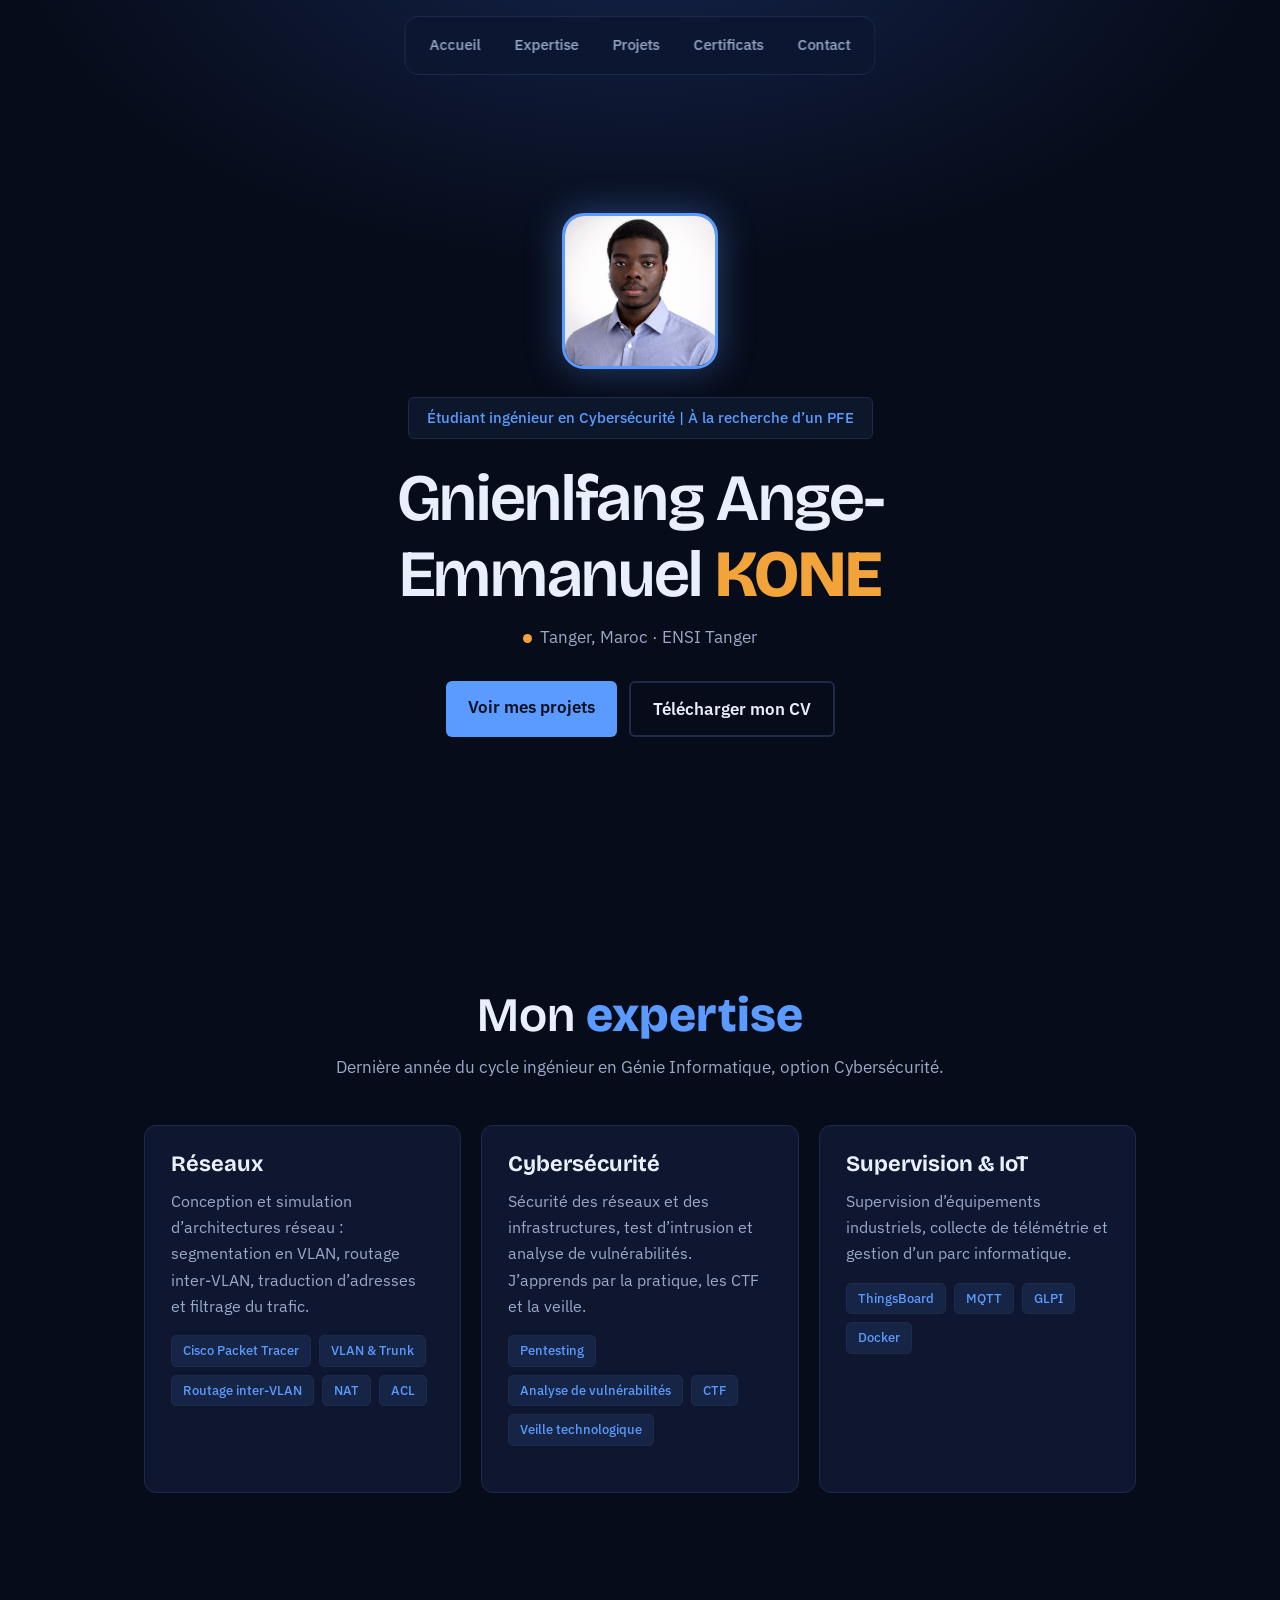
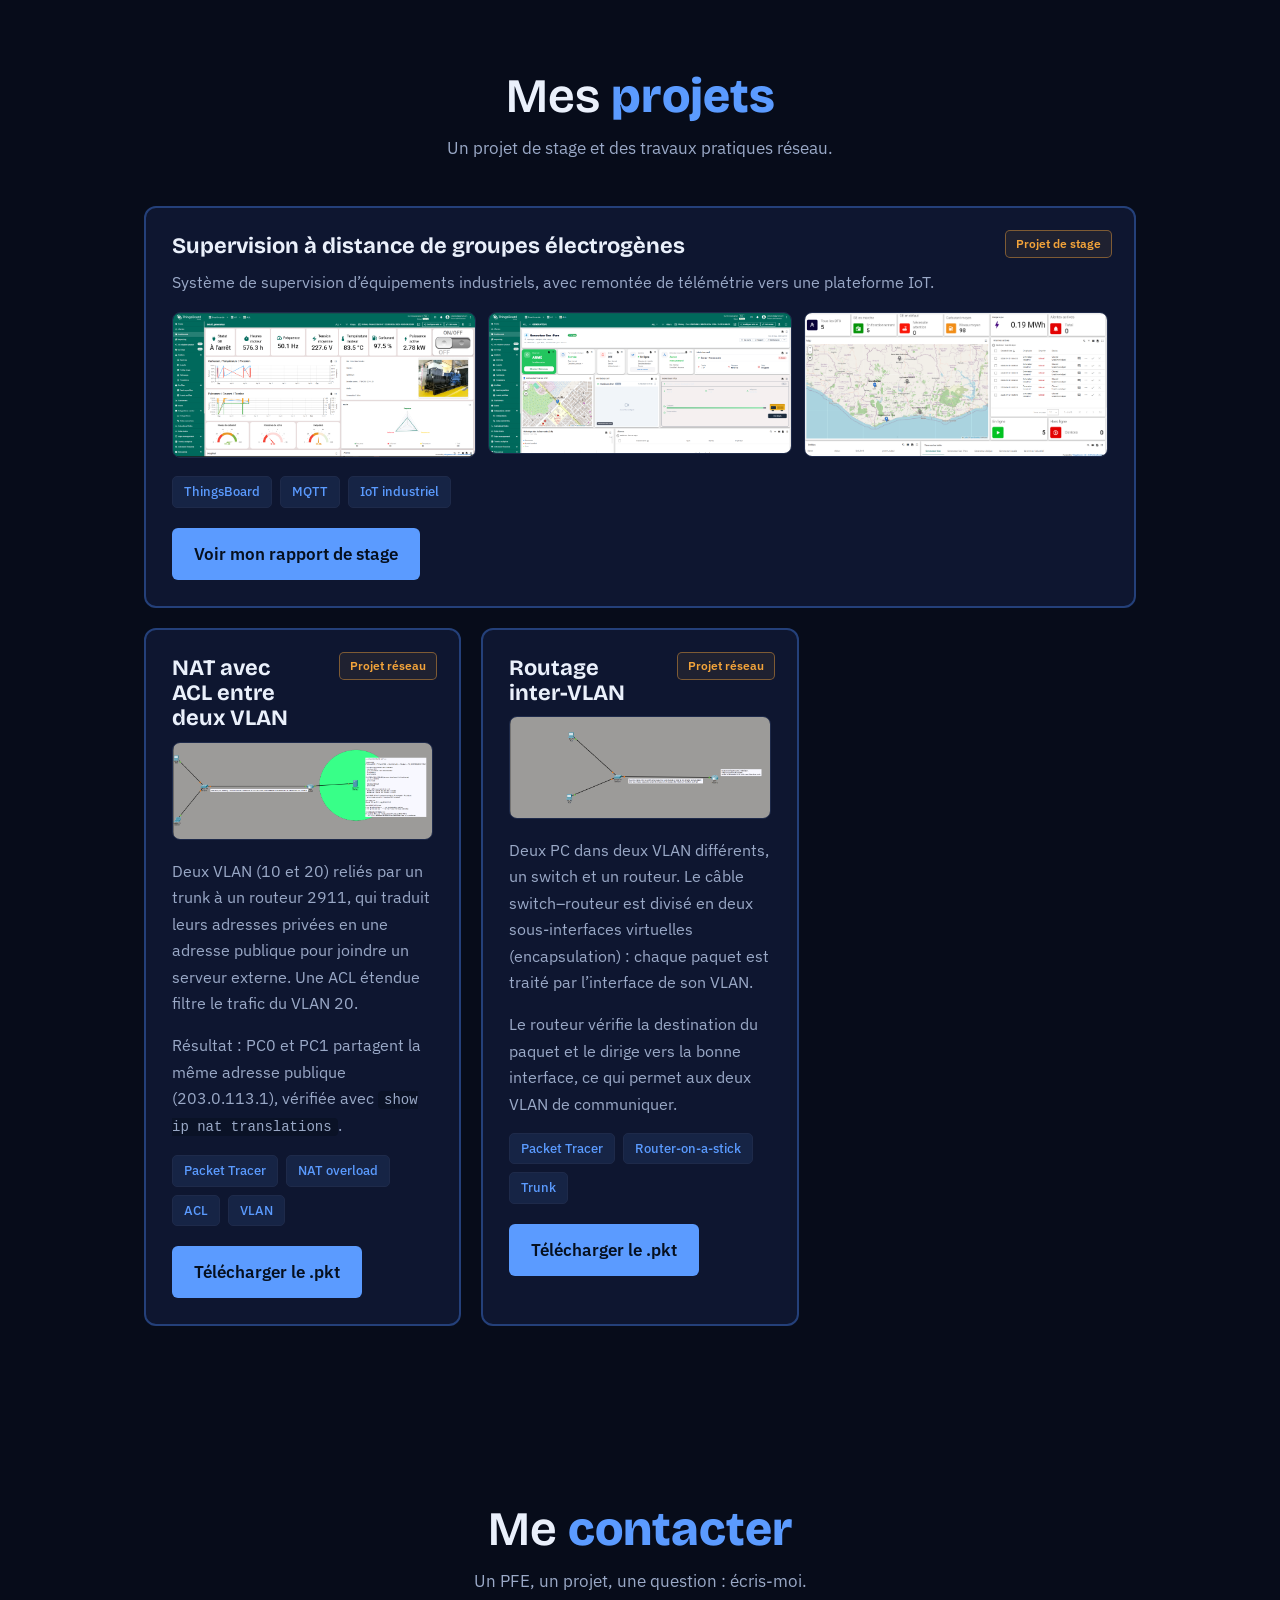
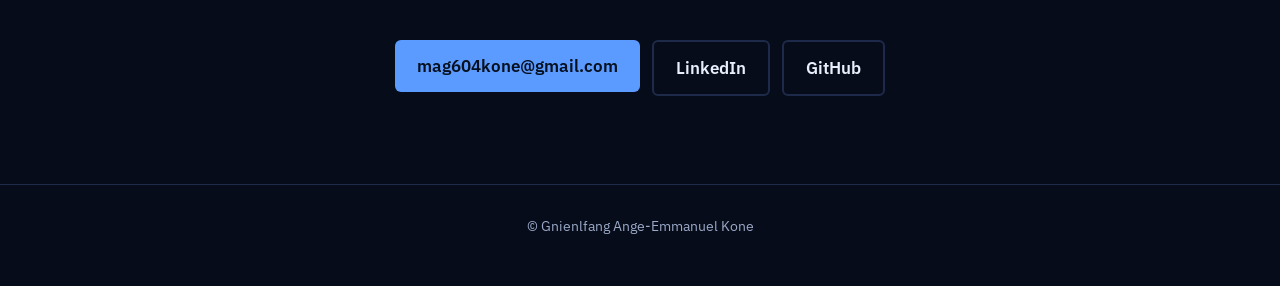
==== commit a4176596: "Correction des noms de dossiers" ====
--- a/index.html
+++ b/index.html
@@ -116,5 +116,6 @@
 </section>
 
 <footer>© Gnienlfang Ange-Emmanuel Kone</footer>
+<script src="script.js"></script>
 </body>
 </html>
--- a/style.css
+++ b/style.css
@@ -61,11 +61,17 @@
 .cert h3{padding-right:90px;margin-bottom:6px}
 .cert .by{color:var(--blue);font-weight:500;margin:0 0 12px}
 .cert .date{font:14px/1.4 ui-monospace,Consolas,monospace;color:var(--blue);background:#0A1226;padding:10px 14px;border-radius:6px;margin-bottom:16px}
-.cert object{width:100%;height:300px;border-radius:8px;border:1px solid var(--line);background:#fff;margin-bottom:16px;display:block}
+.cert object{width:100%;aspect-ratio:1.414;height:auto;border-radius:8px;border:1px solid var(--line);background:#fff;margin-bottom:16px;display:block}
+
+.grid:has(.cert){grid-template-columns:repeat(auto-fit,minmax(min(420px,100%),1fr))}
+
+/* animation au défilement */
+.js .reveal{opacity:0;transform:translateY(32px);transition:opacity .7s ease,transform .7s cubic-bezier(.2,.7,.2,1);transition-delay:var(--d,0s)}
+.js .reveal.in{opacity:1;transform:none}
 
 @media (max-width:640px){
   .nav a{padding:8px 9px;font-size:14px}
   .proj h3{padding-right:0;margin-top:28px}
   section{padding:64px 0}
 }
-@media (prefers-reduced-motion:reduce){html{scroll-behavior:auto}}+@media (prefers-reduced-motion:reduce){html{scroll-behavior:auto}.js .reveal{opacity:1;transform:none;transition:none}}
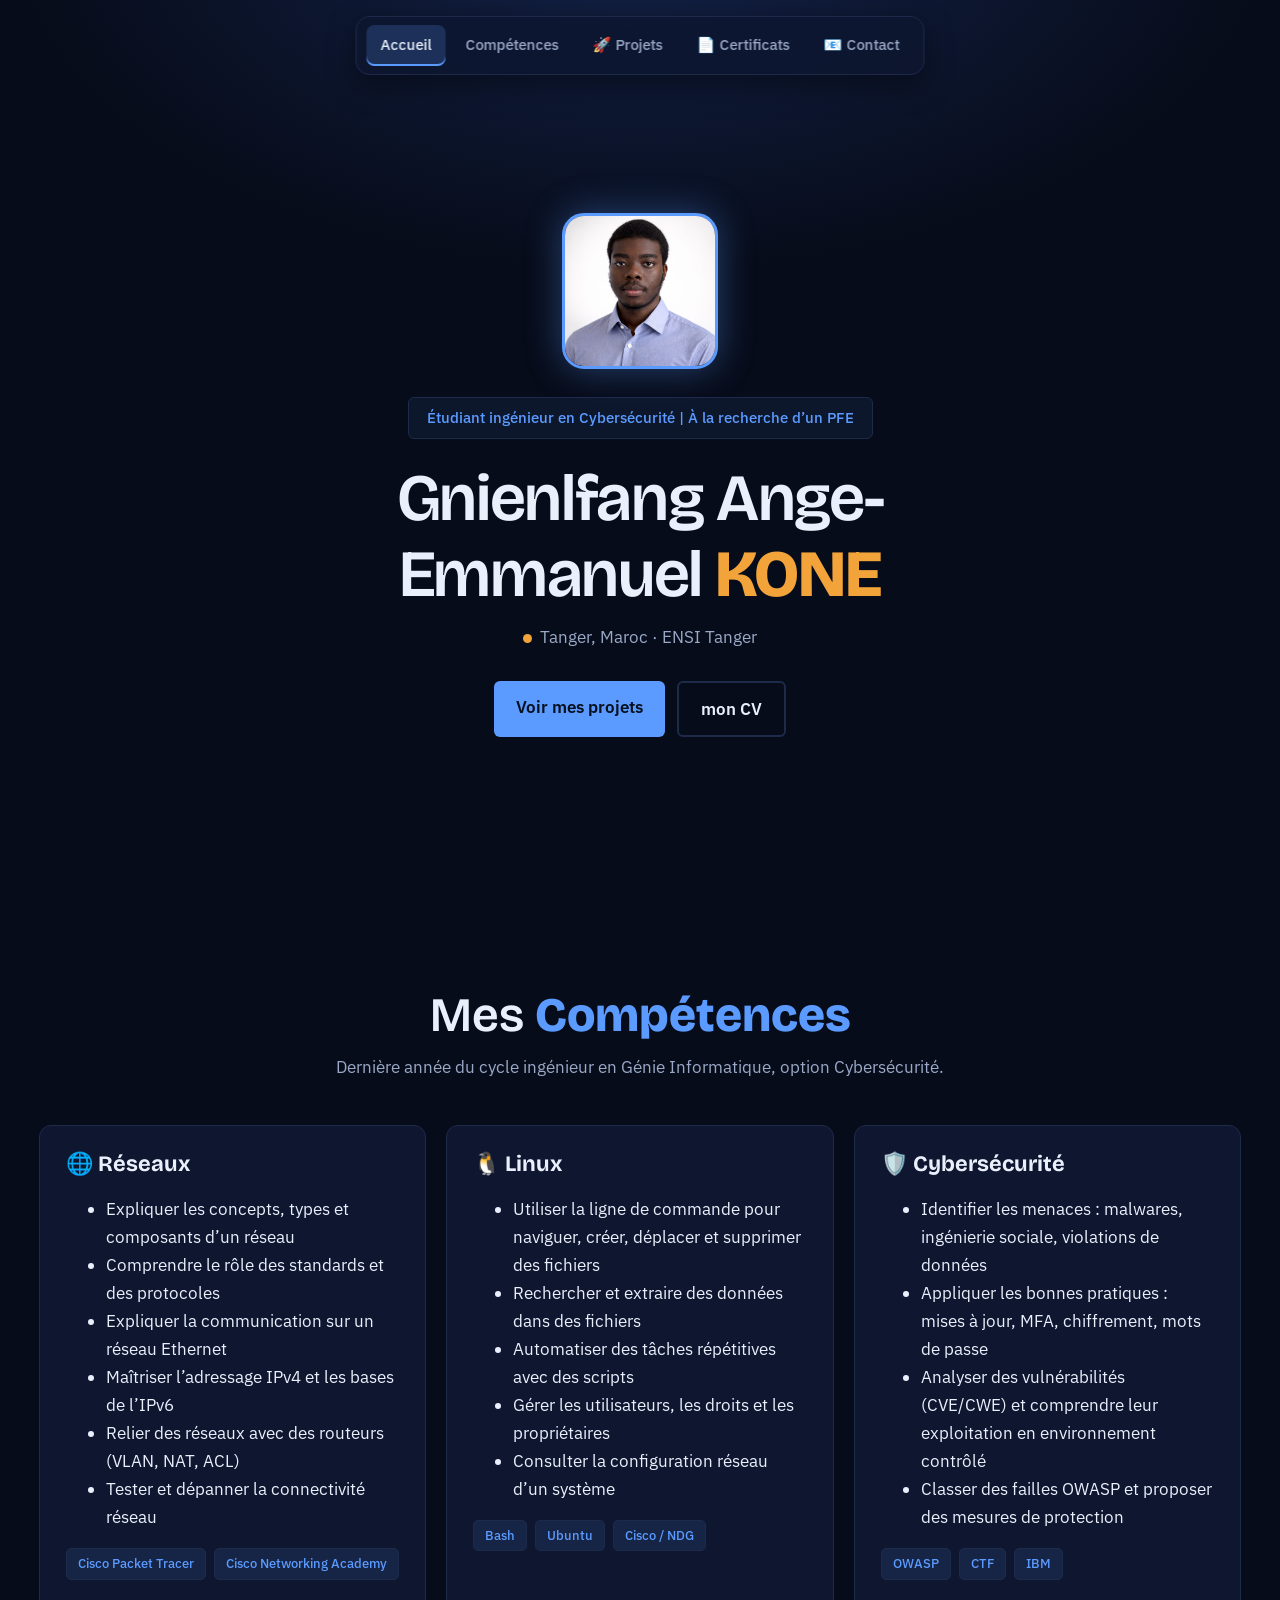
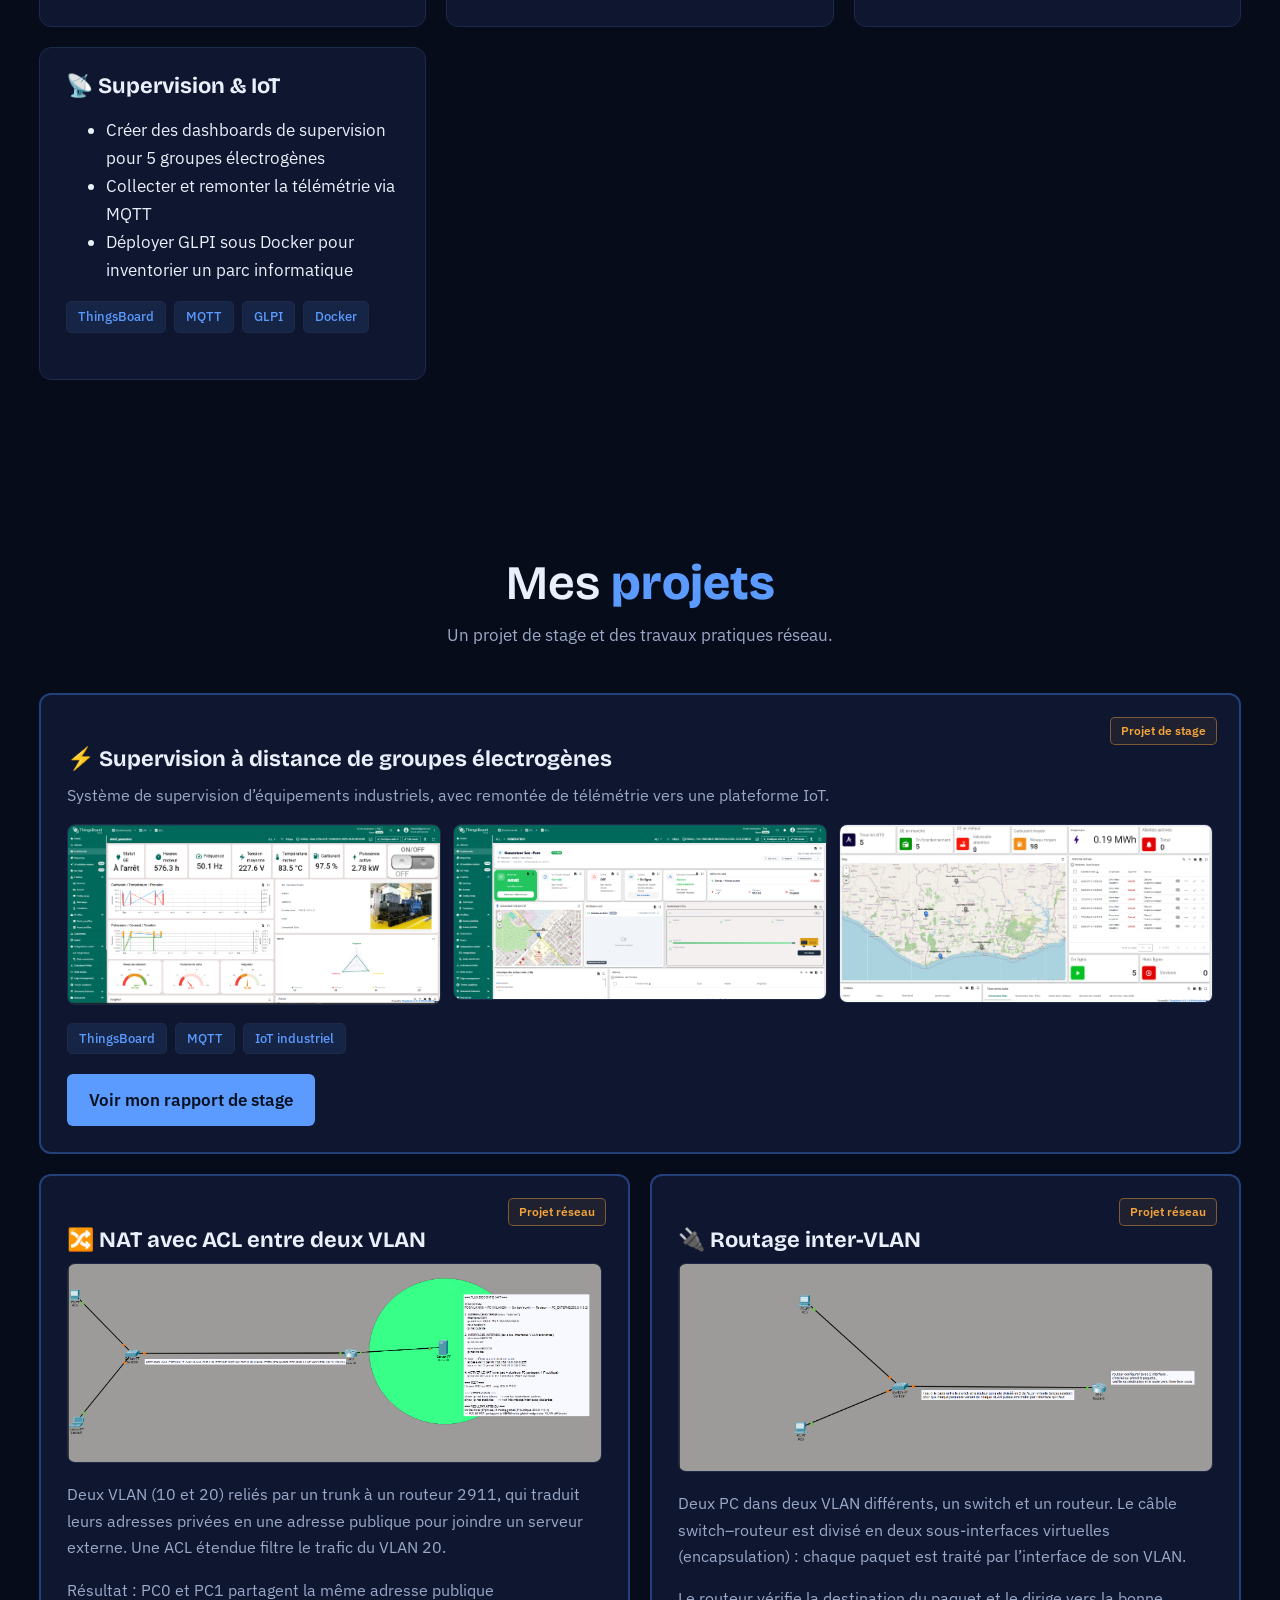
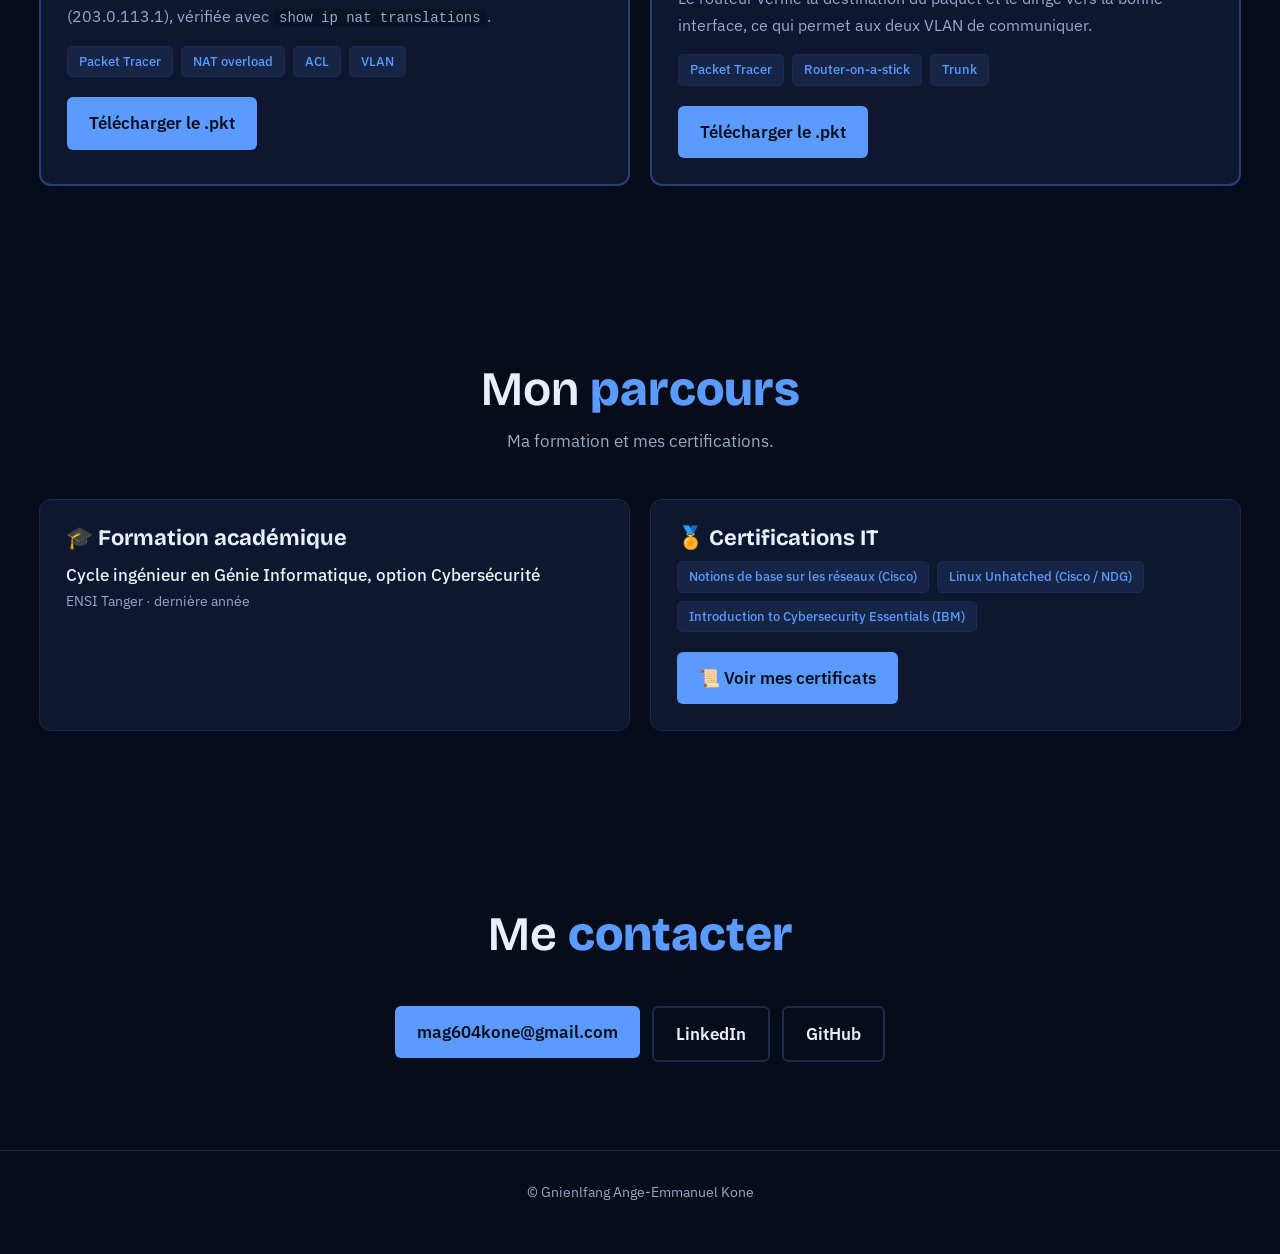
==== commit bb15a9a1: "Amelioration" ====
--- a/index.html
+++ b/index.html
@@ -13,10 +13,10 @@
 <body>
 <nav class="nav" aria-label="Navigation principale">
   <a href="#accueil">Accueil</a>
-  <a href="#expertise">Expertise</a>
-  <a href="#projets">Projets</a>
-  <a href="certificats.html">Certificats</a>
-  <a href="#contact">Contact</a>
+  <a href="#expertise">Compétences</a>
+  <a href="#projets">🚀 Projets</a>
+  <a href="certificats.html">📄 Certificats</a>
+  <a href="#contact">📧 Contact</a>
 </nav>
 
 <header class="hero" id="accueil">
@@ -28,30 +28,62 @@
   <p class="where">Tanger, Maroc · ENSI Tanger</p>
   <div class="btns">
     <a class="cta" href="#projets">Voir mes projets</a>
-    <a class="cta ghost" href="cv.pdf">Télécharger mon CV</a>
+   <a class="cta ghost" href="cv.pdf" target="_blank" rel="noopener"> mon CV</a>
   </div>
 </header>
 
 <section id="expertise">
   <div class="wrap">
-    <div class="head"><h2>Mon <b>expertise</b></h2><p>Dernière année du cycle ingénieur en Génie Informatique, option Cybersécurité.</p></div>
-    <div class="grid">
-      <article class="card">
-        <h3>Réseaux</h3>
-        <p>Conception et simulation d’architectures réseau : segmentation en VLAN, routage inter-VLAN, traduction d’adresses et filtrage du trafic.</p>
-        <ul class="tags"><li>Cisco Packet Tracer</li><li>VLAN &amp; Trunk</li><li>Routage inter-VLAN</li><li>NAT</li><li>ACL</li></ul>
-      </article>
-      <article class="card">
-        <h3>Cybersécurité</h3>
-        <p>Sécurité des réseaux et des infrastructures, test d’intrusion et analyse de vulnérabilités. J’apprends par la pratique, les CTF et la veille.</p>
-        <ul class="tags"><li>Pentesting</li><li>Analyse de vulnérabilités</li><li>CTF</li><li>Veille technologique</li></ul>
-      </article>
-      <article class="card">
-        <h3>Supervision &amp; IoT</h3>
-        <p>Supervision d’équipements industriels, collecte de télémétrie et gestion d’un parc informatique.</p>
-        <ul class="tags"><li>ThingsBoard</li><li>MQTT</li><li>GLPI</li><li>Docker</li></ul>
-      </article>
-    </div>
+    <div class="head"><h2>Mes <b>Compétences</b></h2><p>Dernière année du cycle ingénieur en Génie Informatique, option Cybersécurité.</p></div>
+   <div class="grid">
+
+  <article class="card">
+    <h3>🌐 Réseaux</h3>
+    <ul class="can">
+      <li>Expliquer les concepts, types et composants d’un réseau</li>
+      <li>Comprendre le rôle des standards et des protocoles</li>
+      <li>Expliquer la communication sur un réseau Ethernet</li>
+      <li>Maîtriser l’adressage IPv4 et les bases de l’IPv6</li>
+      <li>Relier des réseaux avec des routeurs (VLAN, NAT, ACL)</li>
+      <li>Tester et dépanner la connectivité réseau</li>
+    </ul>
+    <ul class="tags"><li>Cisco Packet Tracer</li><li>Cisco Networking Academy</li></ul>
+  </article>
+
+  <article class="card">
+    <h3>🐧 Linux</h3>
+    <ul class="can">
+      <li>Utiliser la ligne de commande pour naviguer, créer, déplacer et supprimer des fichiers</li>
+      <li>Rechercher et extraire des données dans des fichiers</li>
+      <li>Automatiser des tâches répétitives avec des scripts</li>
+      <li>Gérer les utilisateurs, les droits et les propriétaires</li>
+      <li>Consulter la configuration réseau d’un système</li>
+    </ul>
+    <ul class="tags"><li>Bash</li><li>Ubuntu</li><li>Cisco / NDG</li></ul>
+  </article>
+
+  <article class="card">
+    <h3>🛡️ Cybersécurité</h3>
+    <ul class="can">
+      <li>Identifier les menaces : malwares, ingénierie sociale, violations de données</li>
+      <li>Appliquer les bonnes pratiques : mises à jour, MFA, chiffrement, mots de passe</li>
+      <li>Analyser des vulnérabilités (CVE/CWE) et comprendre leur exploitation en environnement contrôlé</li>
+      <li>Classer des failles OWASP et proposer des mesures de protection</li>
+    </ul>
+    <ul class="tags"><li>OWASP</li><li>CTF</li><li>IBM</li></ul>
+  </article>
+
+  <article class="card">
+    <h3>📡 Supervision &amp; IoT</h3>
+    <ul class="can">
+      <li>Créer des dashboards de supervision pour 5 groupes électrogènes</li>
+      <li>Collecter et remonter la télémétrie via MQTT</li>
+      <li>Déployer GLPI sous Docker pour inventorier un parc informatique</li>
+    </ul>
+    <ul class="tags"><li>ThingsBoard</li><li>MQTT</li><li>GLPI</li><li>Docker</li></ul>
+  </article>
+
+</div>
   </div>
 </section>
 
@@ -62,7 +94,7 @@
 
       <article class="card proj wide">
         <span class="tag-note">Projet de stage</span>
-        <h3>Supervision à distance de groupes électrogènes</h3>
+        <h3>⚡ Supervision à distance de groupes électrogènes</h3>
         <p>Système de supervision d’équipements industriels, avec remontée de télémétrie vers une plateforme IoT.</p>
         <!-- Dashboards : images/dashboard1.png, dashboard2.png... Une image absente disparaît toute seule. -->
         <div class="gallery">
@@ -76,7 +108,7 @@
 
       <article class="card proj">
         <span class="tag-note">Projet réseau</span>
-        <h3>NAT avec ACL entre deux VLAN</h3>
+        <h3>🔀 NAT avec ACL entre deux VLAN</h3>
         <a href="images/nat-acl.png" target="_blank" rel="noopener"><img src="images/nat-acl.png" alt="Topologie Packet Tracer : deux VLAN, un switch, un routeur 2911 et un serveur externe"></a>
         <p>Deux VLAN (10 et 20) reliés par un trunk à un routeur 2911, qui traduit leurs adresses privées en une adresse publique pour joindre un serveur externe. Une ACL étendue filtre le trafic du VLAN 20.</p>
         <p>Résultat : PC0 et PC1 partagent la même adresse publique (203.0.113.1), vérifiée avec <code>show ip nat translations</code>.</p>
@@ -89,7 +121,7 @@
 
       <article class="card proj">
         <span class="tag-note">Projet réseau</span>
-        <h3>Routage inter-VLAN</h3>
+        <h3>🔌 Routage inter-VLAN</h3>
         <a href="images/routage-inter-vlan.png" target="_blank" rel="noopener"><img src="images/routage-inter-vlan.png" alt="Topologie Packet Tracer : deux PC, un switch et un routeur 2911"></a>
         <p>Deux PC dans deux VLAN différents, un switch et un routeur. Le câble switch–routeur est divisé en deux sous-interfaces virtuelles (encapsulation) : chaque paquet est traité par l’interface de son VLAN.</p>
         <p>Le routeur vérifie la destination du paquet et le dirige vers la bonne interface, ce qui permet aux deux VLAN de communiquer.</p>
@@ -104,9 +136,39 @@
   </div>
 </section>
 
+
+<section id="parcours">
+  <div class="wrap">
+    <div class="head"><h2>Mon <b>parcours</b></h2><p>Ma formation et mes certifications.</p></div>
+    <div class="grid">
+
+      <article class="card">
+        <h3>🎓 Formation académique</h3>
+        <ul class="edu">
+          <li>Cycle ingénieur en Génie Informatique, option Cybersécurité
+            <small>ENSI Tanger · dernière année</small></li>
+          <!-- TODO: ajoute tes formations précédentes en copiant un bloc <li> -->
+          <!-- <li>Nom du diplôme<small>École · années</small></li> -->
+        </ul>
+      </article>
+
+      <article class="card">
+        <h3>🏅 Certifications IT</h3>
+        <ul class="tags">
+          <li>Notions de base sur les réseaux (Cisco)</li>
+          <li>Linux Unhatched (Cisco / NDG)</li>
+          <li>Introduction to Cybersecurity Essentials (IBM)</li>
+        </ul>
+        <a class="cta" href="certificats.html">📜 Voir mes certificats</a>
+      </article>
+
+    </div>
+  </div>
+</section>
+
 <section id="contact" class="contact">
   <div class="wrap">
-    <div class="head"><h2>Me <b>contacter</b></h2><p>Un PFE, un projet, une question : écris-moi.</p></div>
+    <div class="head"><h2>Me <b>contacter</b></h2><p></p></div>
     <ul>
       <li><a class="cta" href="mailto:mag604kone@gmail.com">mag604kone@gmail.com</a></li>
       <li><a class="cta ghost" href="https://www.linkedin.com/in/gnienlfang-ange-emmanuel-kone-068232335" target="_blank" rel="noopener">LinkedIn</a></li>
--- a/style.css
+++ b/style.css
@@ -5,7 +5,7 @@
 h1,h2,h3{font-family:"Bricolage Grotesque","IBM Plex Sans",sans-serif;line-height:1.15;margin:0}
 a{color:var(--blue)}
 a:focus-visible{outline:3px solid var(--amber);outline-offset:3px}
-.wrap{max-width:1040px;margin:0 auto;padding:0 24px}
+.wrap{max-width:1250px;margin:0 auto;padding:0 24px}
 section{padding:88px 0;scroll-margin-top:40px}
 .head{text-align:center;margin-bottom:44px}
 .head h2{font-size:clamp(32px,5vw,48px);font-weight:600}
@@ -44,7 +44,7 @@
 .tag-note{position:absolute;top:22px;right:22px;font-size:12px;font-weight:600;color:var(--amber);border:1px solid rgba(242,163,58,.45);background:rgba(242,163,58,.08);padding:3px 10px;border-radius:5px}
 .proj{border:2px solid #24407A}
 .proj.wide{grid-column:1/-1}
-.proj h3{padding-right:120px}
+.proj h3{margin-top:26px}
 .proj img{width:100%;height:auto;display:block;border-radius:8px;border:1px solid var(--line);margin-bottom:18px;background:#fff}
 .gallery{display:grid;grid-template-columns:repeat(auto-fit,minmax(220px,1fr));gap:12px;margin-bottom:18px}
 .gallery img{margin:0}
@@ -63,7 +63,12 @@
 .cert .date{font:14px/1.4 ui-monospace,Consolas,monospace;color:var(--blue);background:#0A1226;padding:10px 14px;border-radius:6px;margin-bottom:16px}
 .cert object{width:100%;aspect-ratio:1.414;height:auto;border-radius:8px;border:1px solid var(--line);background:#fff;margin-bottom:16px;display:block}
 
-.grid:has(.cert){grid-template-columns:repeat(auto-fit,minmax(min(420px,100%),1fr))}
+
+/* disposition des grilles */
+#projets .grid{grid-template-columns:repeat(2,1fr)}
+.grid:has(.cert){grid-template-columns:repeat(2,1fr)}
+@media (max-width:900px){.grid:has(.cert){grid-template-columns:repeat(2,1fr)}}
+@media (max-width:700px){#projets .grid,.grid:has(.cert){grid-template-columns:1fr}}
 
 /* animation au défilement */
 .js .reveal{opacity:0;transform:translateY(32px);transition:opacity .7s ease,transform .7s cubic-bezier(.2,.7,.2,1);transition-delay:var(--d,0s)}
@@ -71,7 +76,20 @@
 
 @media (max-width:640px){
   .nav a{padding:8px 9px;font-size:14px}
-  .proj h3{padding-right:0;margin-top:28px}
   section{padding:64px 0}
 }
-@media (prefers-reduced-motion:reduce){html{scroll-behavior:auto}.js .reveal{opacity:1;transform:none;transition:none}}+@media (prefers-reduced-motion:reduce){html{scroll-behavior:auto}.js .reveal{opacity:1;transform:none;transition:none}}
+
+/* parcours */
+#parcours .grid{grid-template-columns:repeat(2,1fr)}
+.edu{list-style:none;padding:0;margin:0}
+.edu li{padding:14px 0;border-top:1px solid var(--line);font-weight:500}
+.edu li:first-child{border-top:0;padding-top:0}
+.edu small{display:block;color:var(--muted);font-weight:400}
+@media (max-width:700px){#parcours .grid{grid-template-columns:1fr}}
+
+/* barre du haut : effets */
+.nav{box-shadow:0 10px 30px rgba(0,0,0,.4)}
+.nav a{transition:color .2s,background .2s}
+.nav a.active{color:var(--ink);background:rgba(91,155,255,.2);box-shadow:inset 0 -2px 0 var(--blue)}
+.progress{position:fixed;top:0;left:0;width:100%;height:3px;z-index:20;transform:scaleX(0);transform-origin:left;background:linear-gradient(90deg,var(--blue),var(--amber))}
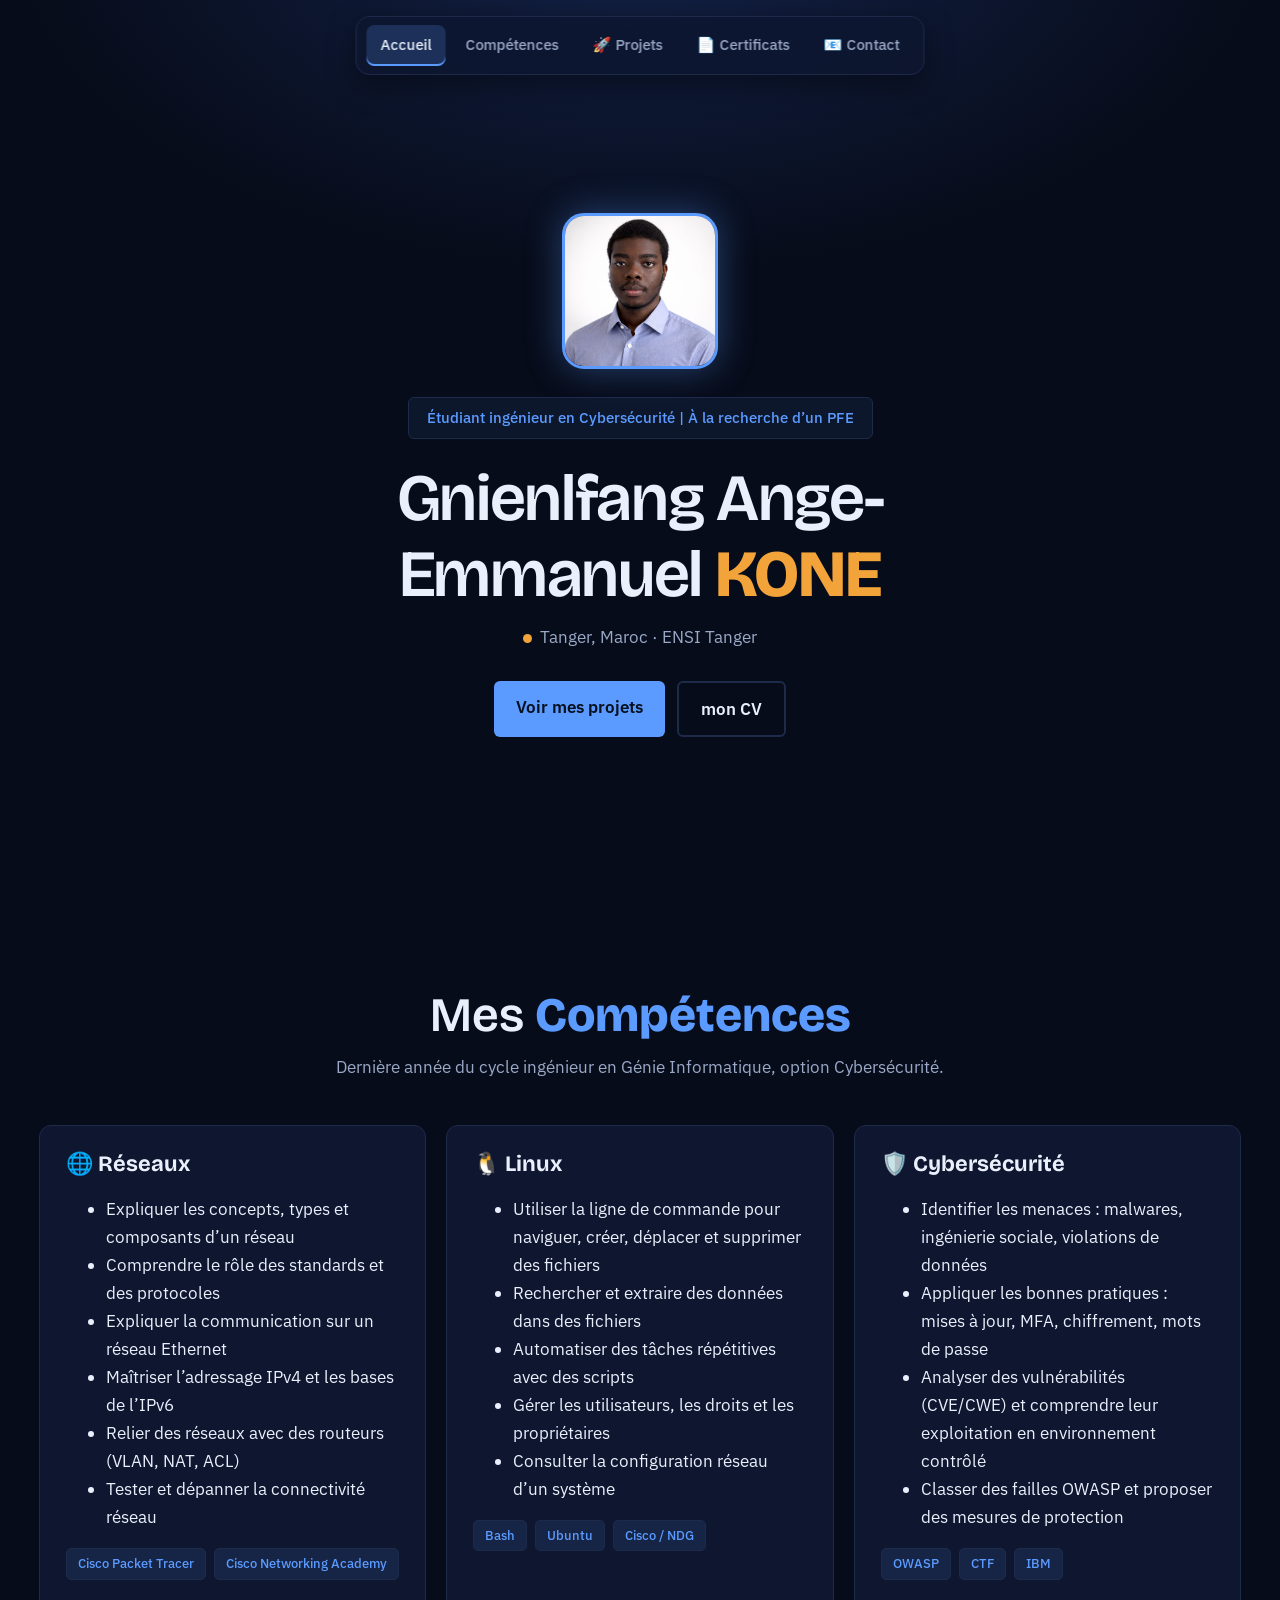
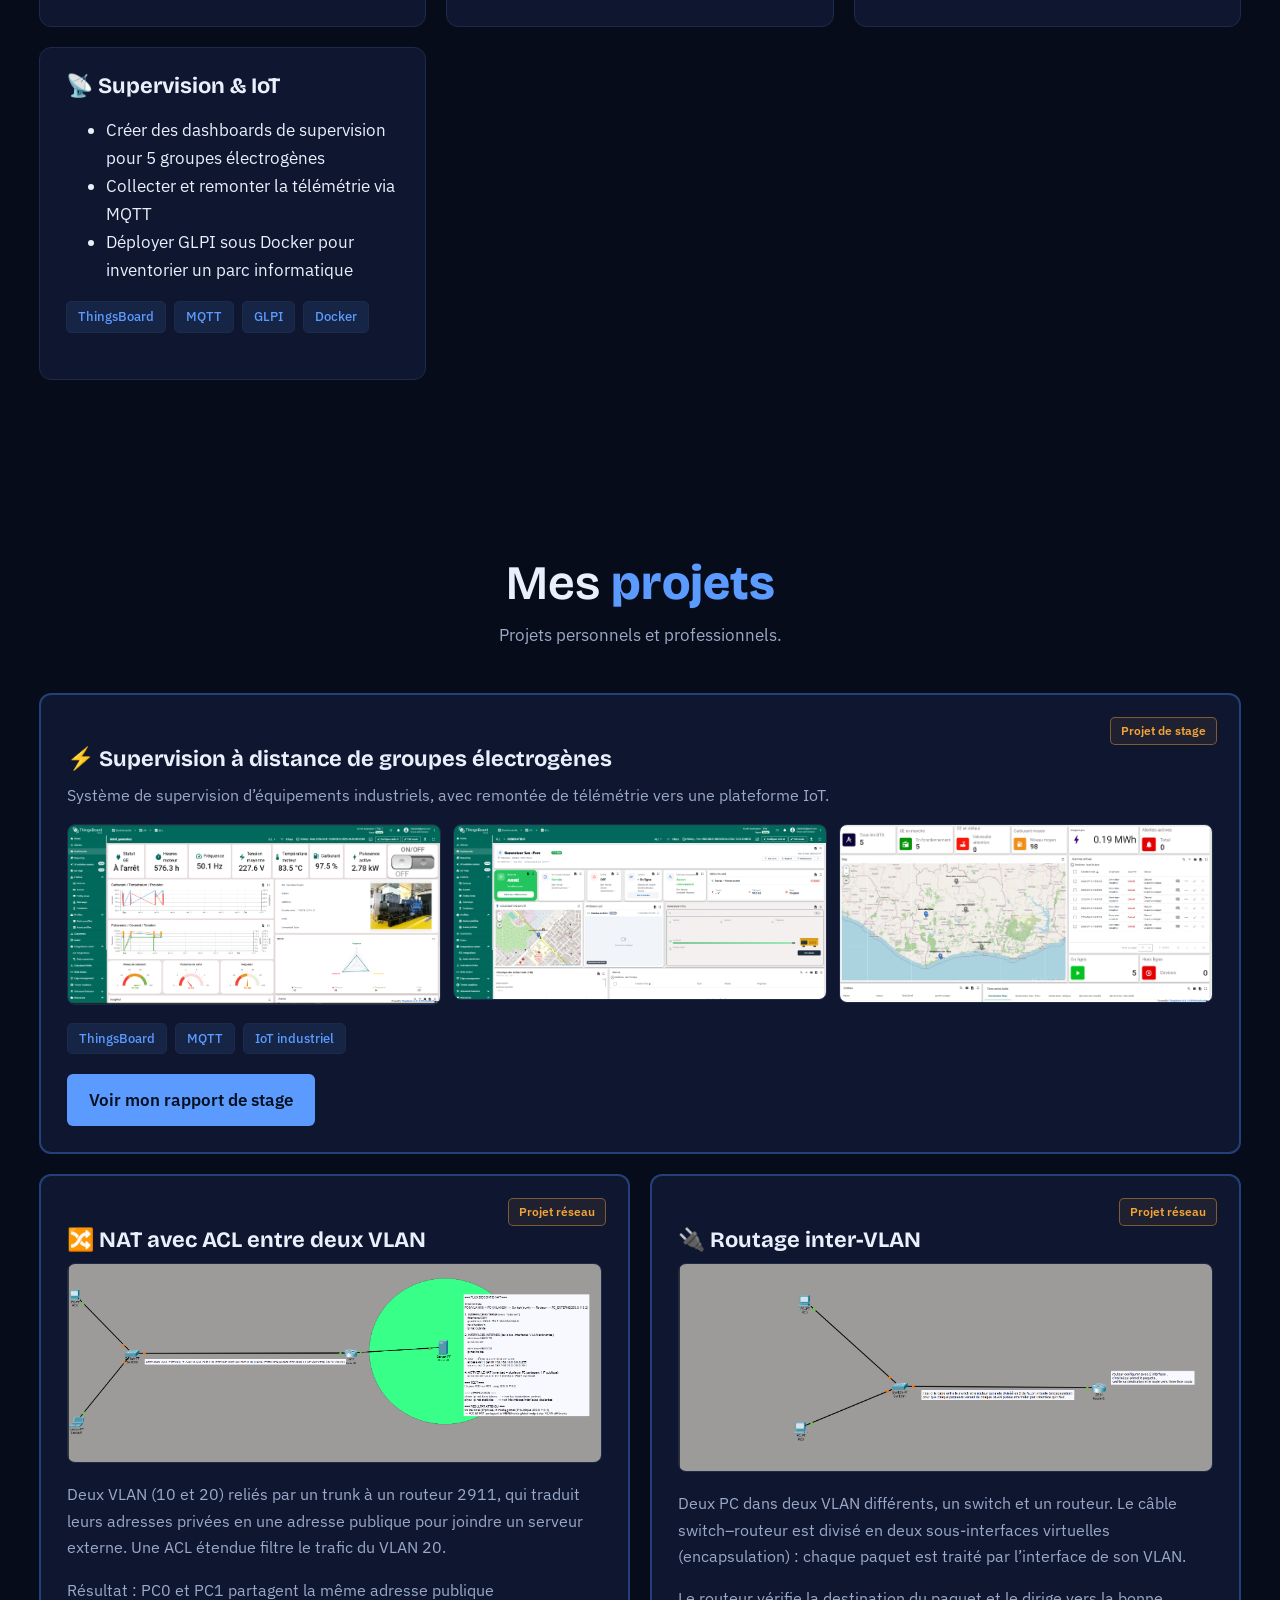
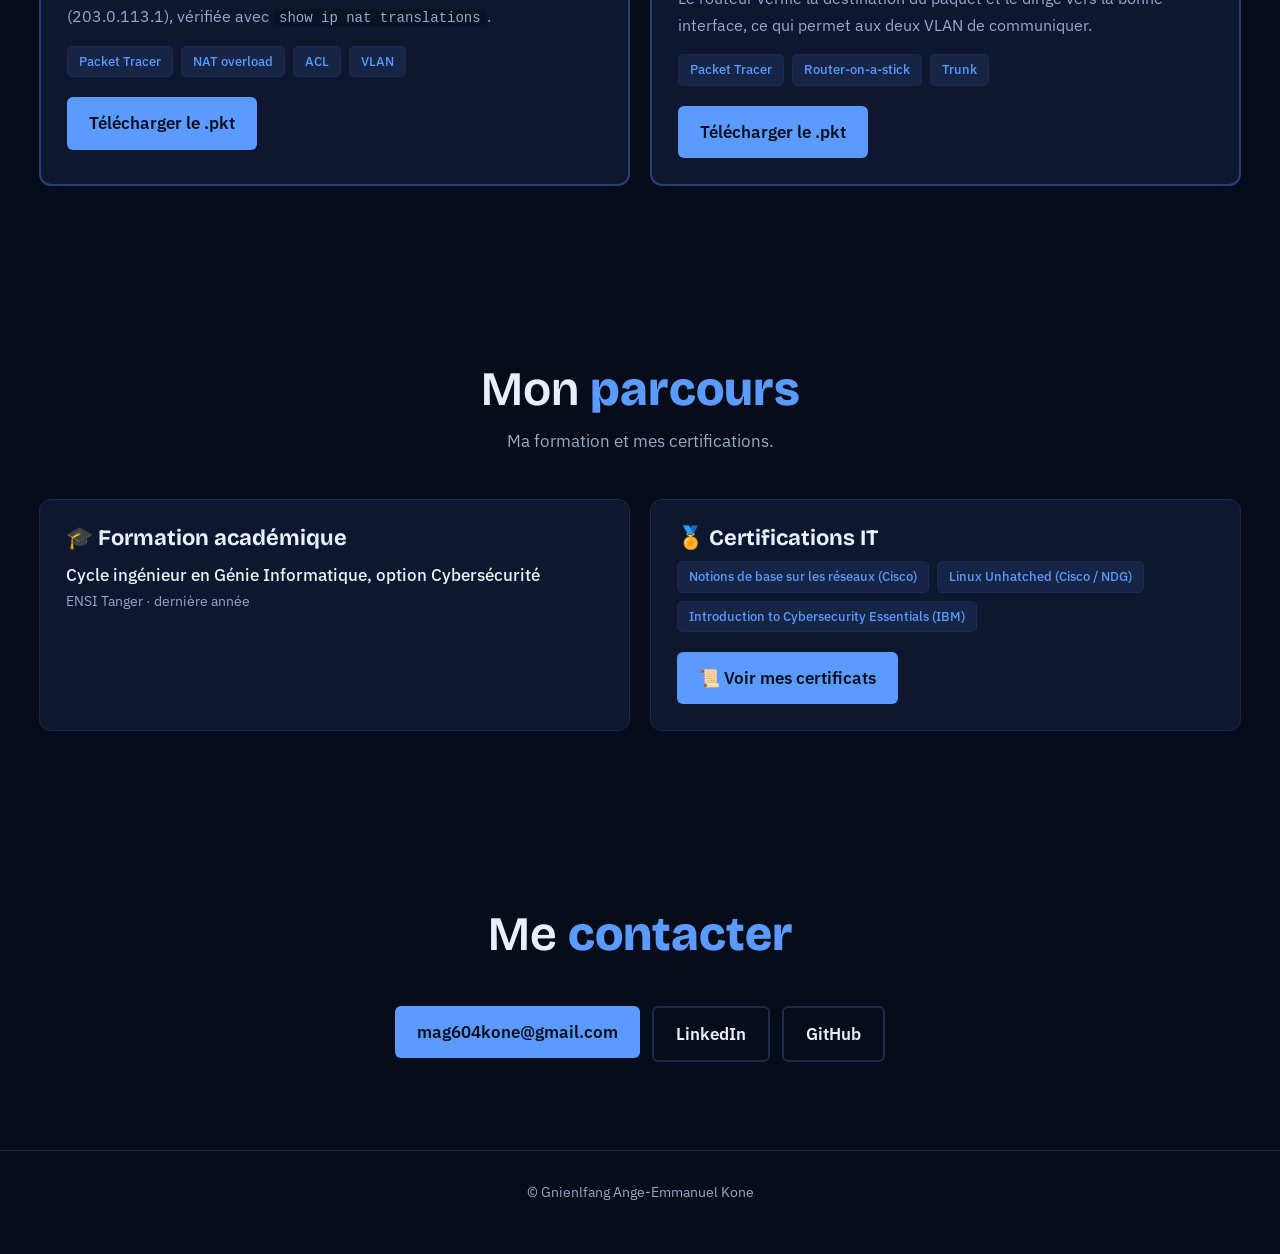
==== commit 24529959: "maj etite supression d1 mot" ====
--- a/index.html
+++ b/index.html
@@ -89,7 +89,7 @@
 
 <section id="projets">
   <div class="wrap">
-    <div class="head"><h2>Mes <b>projets</b></h2><p>Un projet de stage et des travaux pratiques réseau.</p></div>
+    <div class="head"><h2>Mes <b>projets</b></h2><p>Projets personnels et professionnels.</p></div>
     <div class="grid">
 
       <article class="card proj wide">
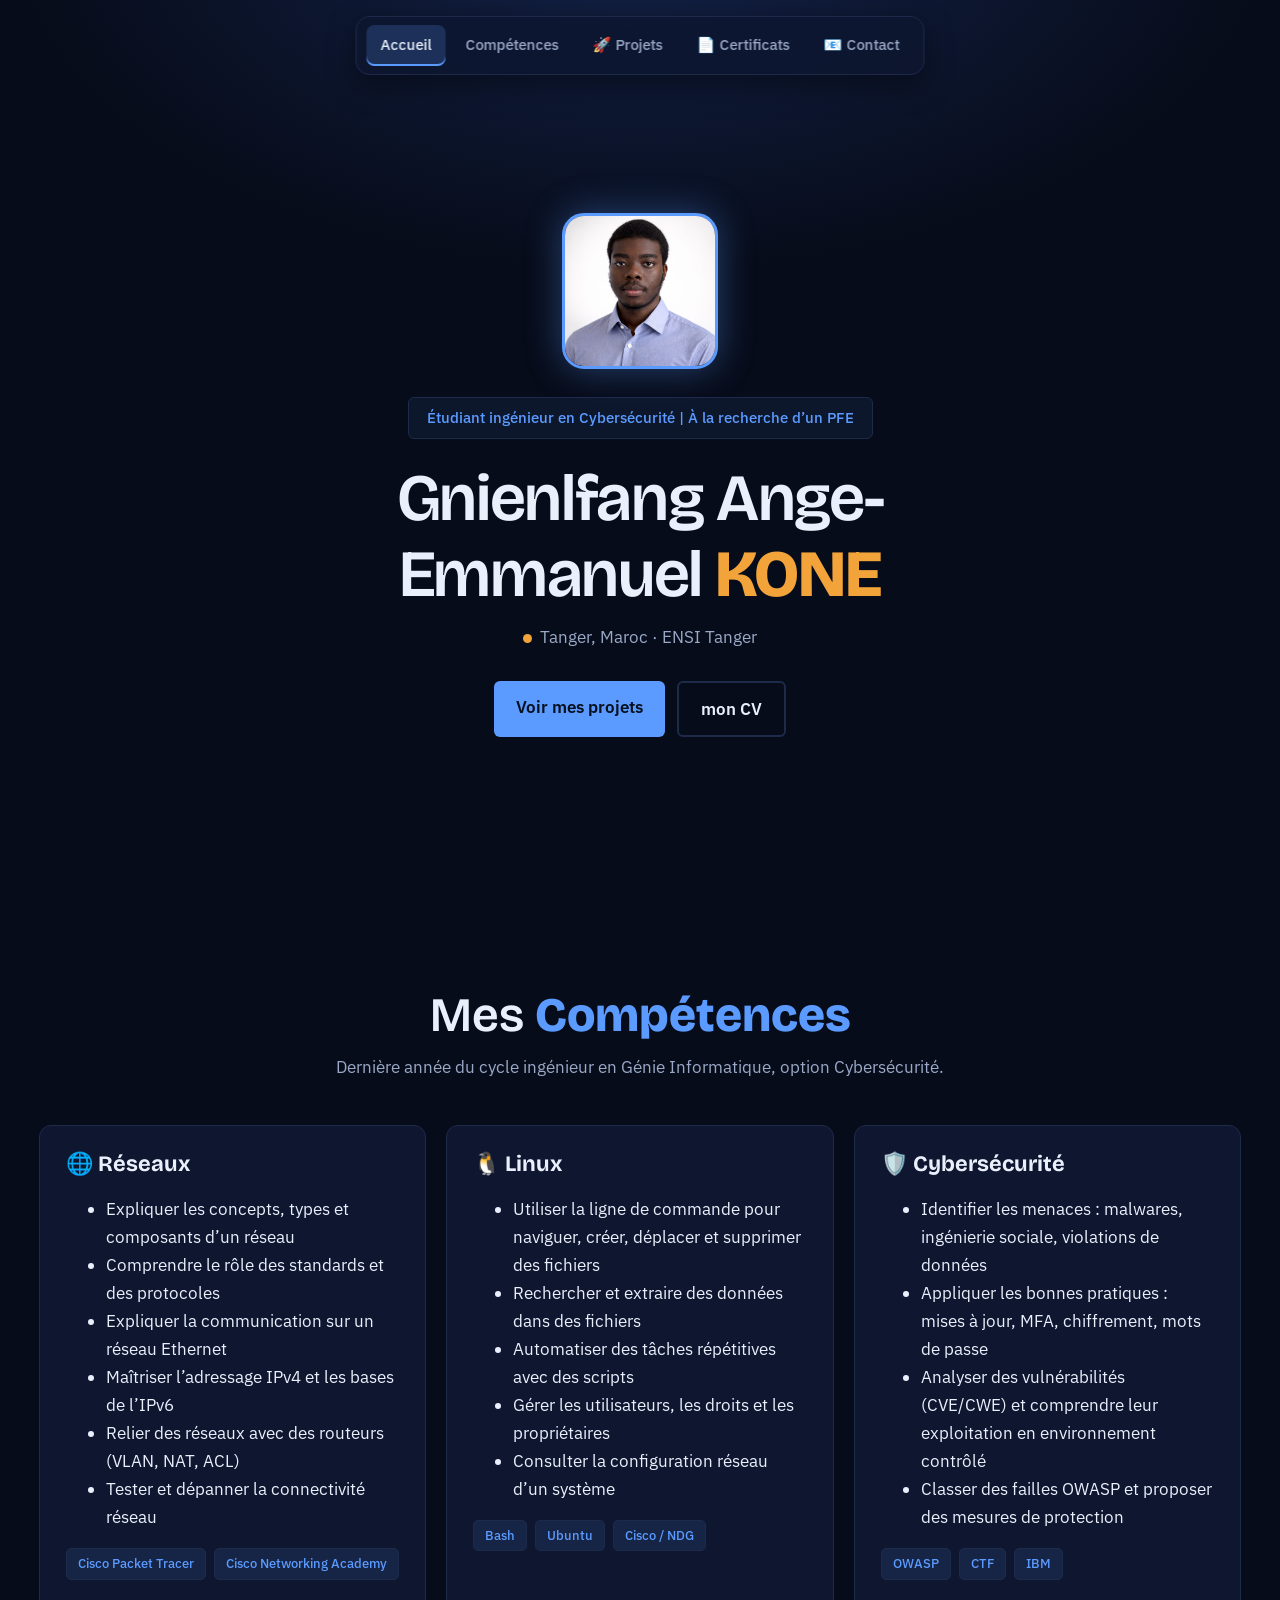
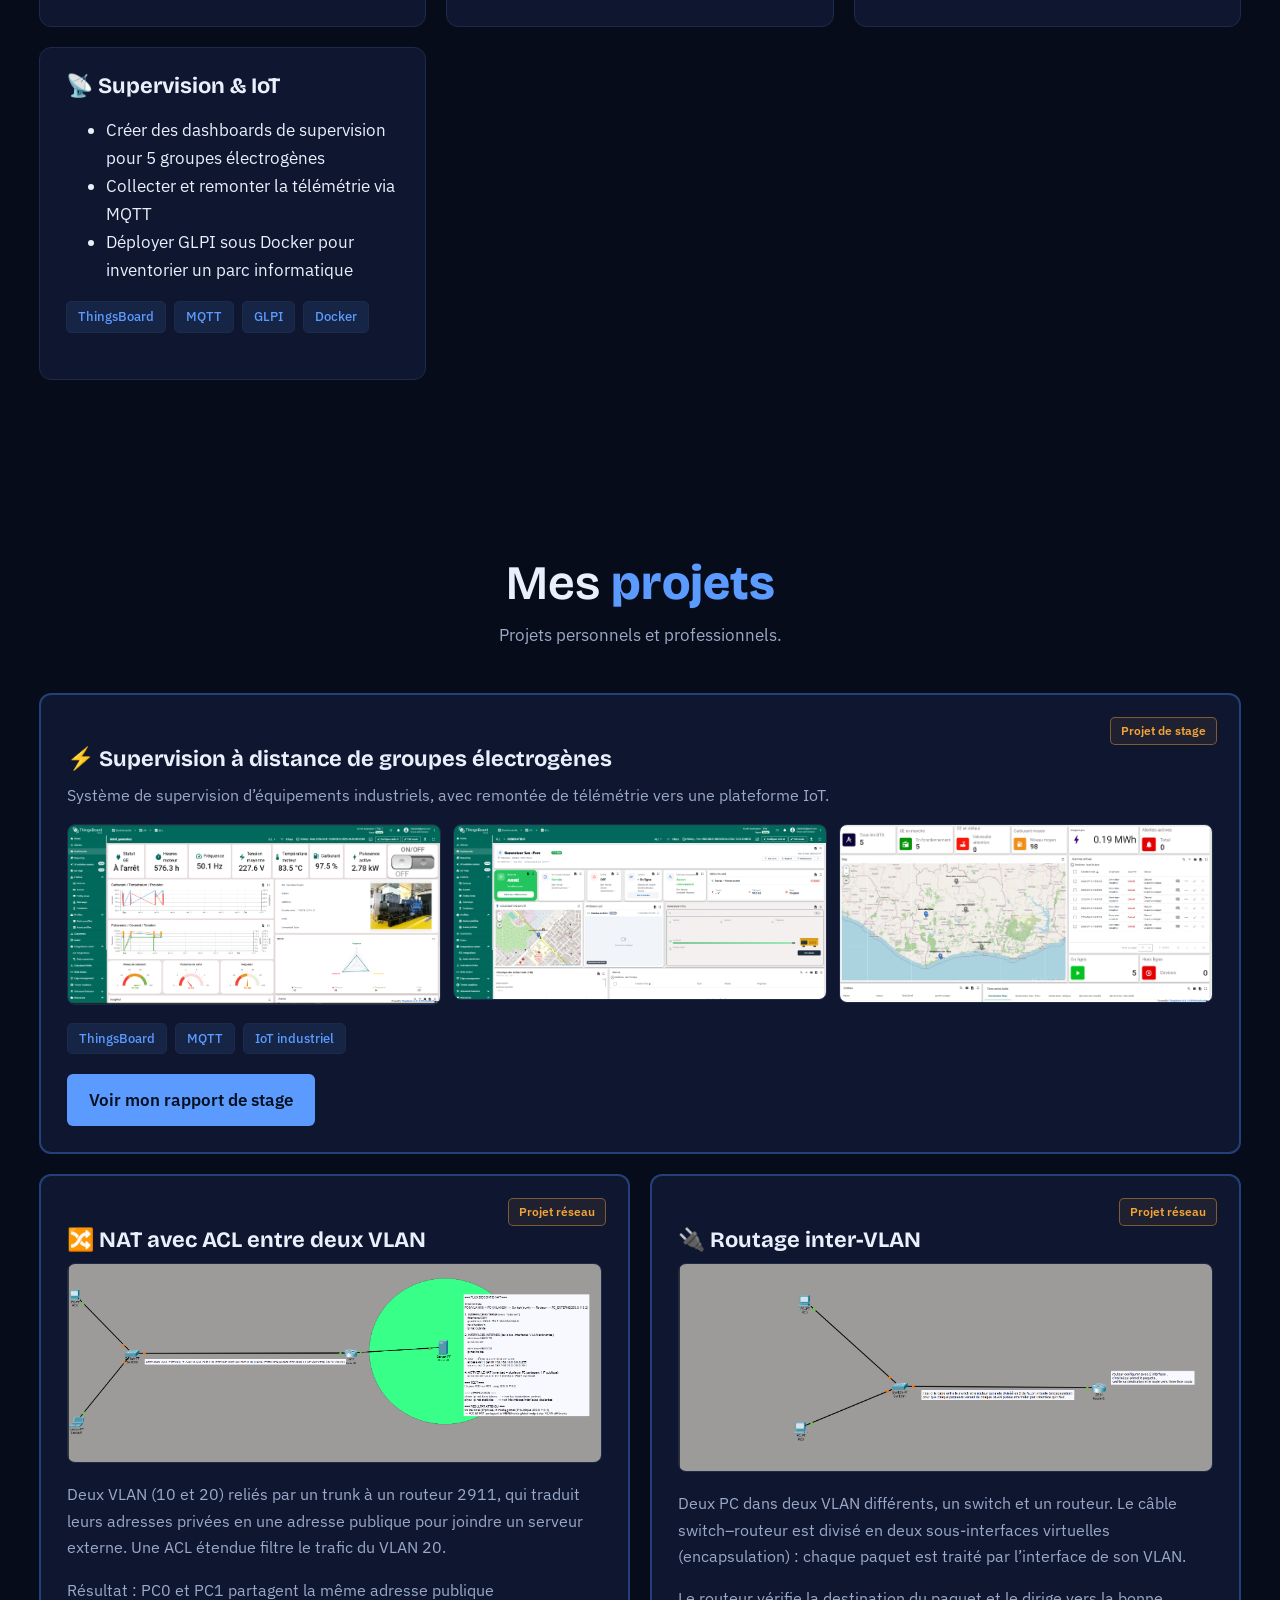
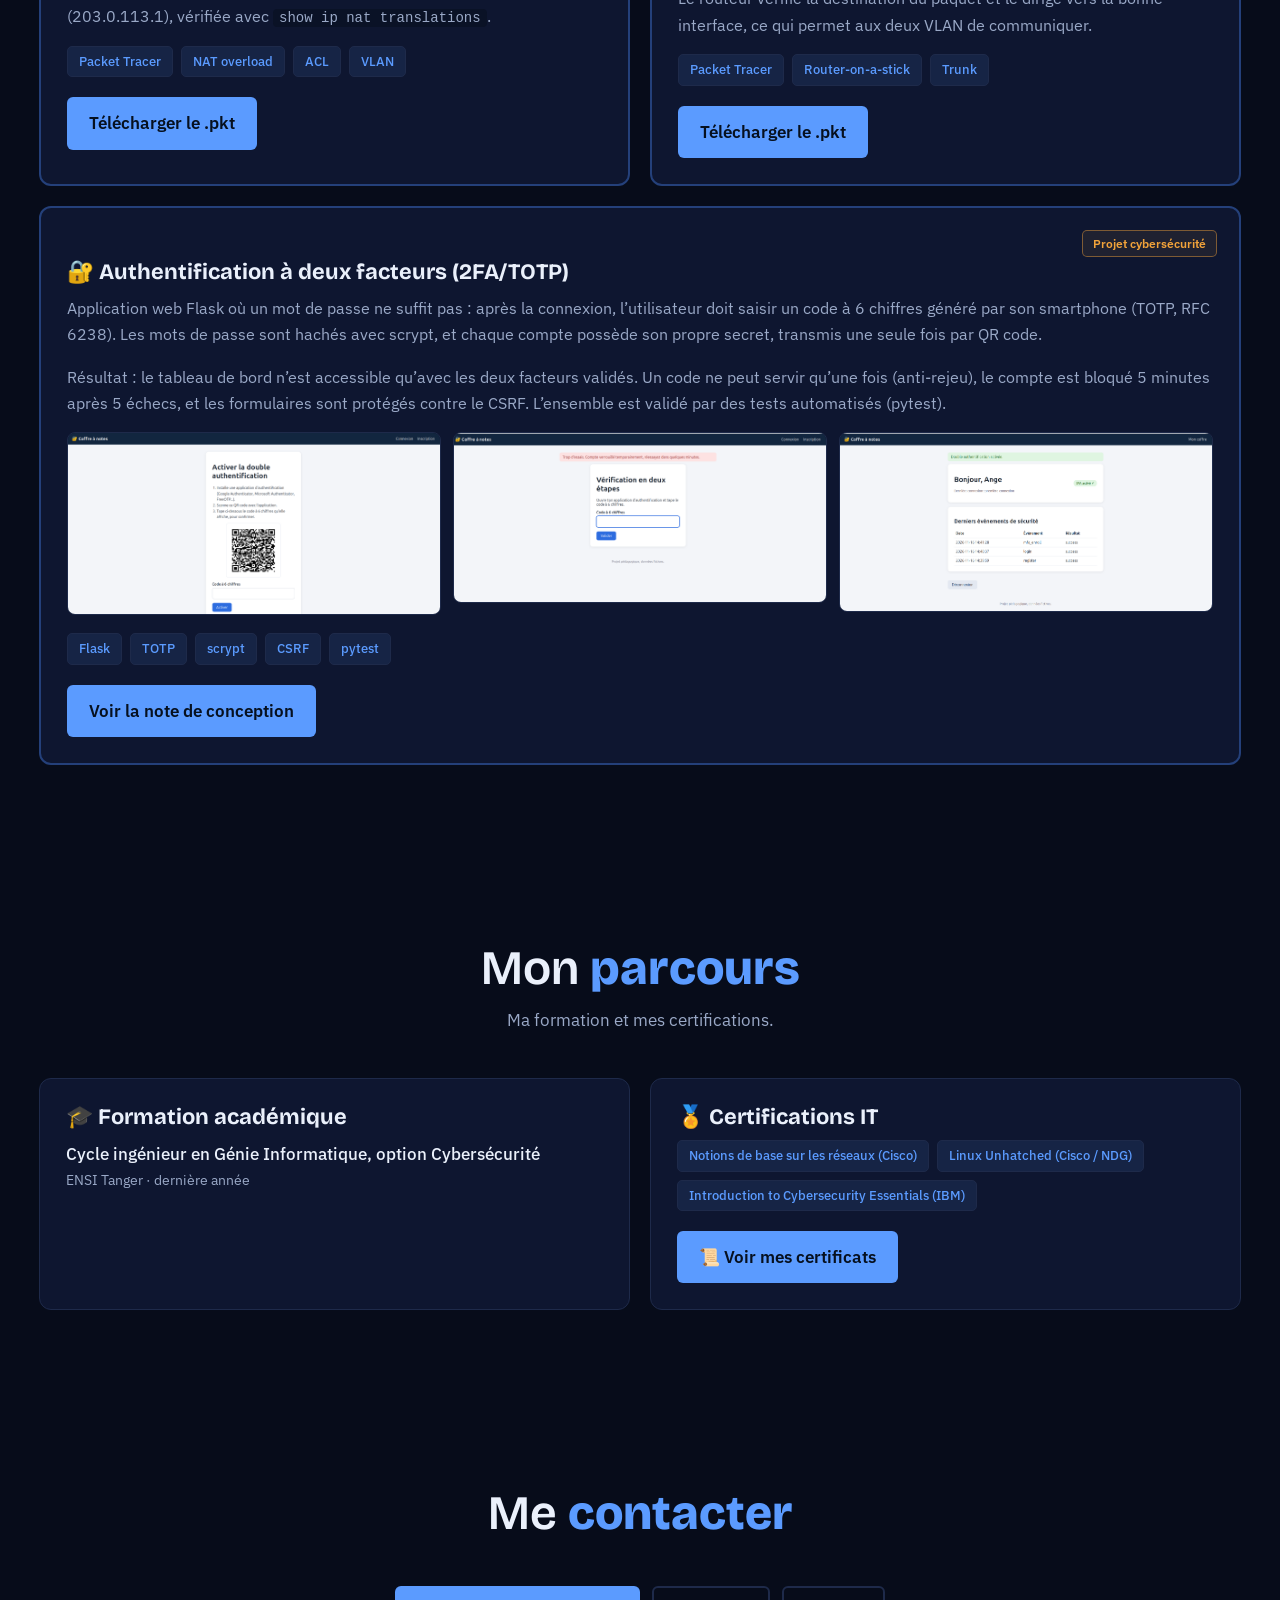
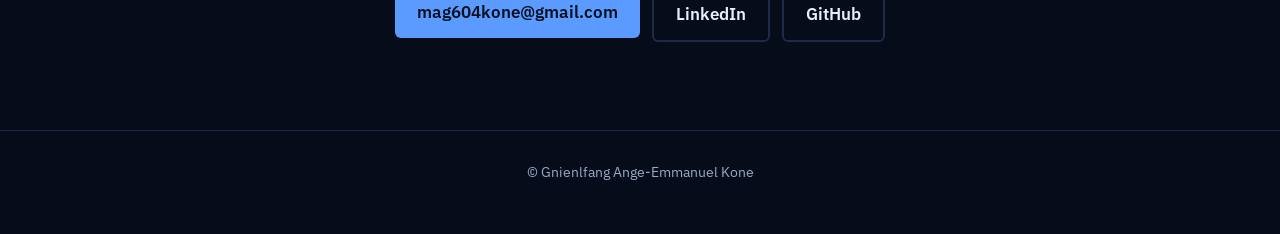
==== commit 0e2195b7: "feat: ajout du projet 2FA/TOTP au portfolio" ====
--- a/index.html
+++ b/index.html
@@ -132,6 +132,24 @@
         </div>
       </article>
 
+      <article class="card proj wide">
+        <span class="tag-note">Projet cybersécurité</span>
+        <h3>🔐 Authentification à deux facteurs (2FA/TOTP)</h3>
+        <p>Application web Flask où un mot de passe ne suffit pas : après la connexion, l’utilisateur doit saisir un code à 6 chiffres généré par son smartphone (TOTP, RFC 6238). Les mots de passe sont hachés avec scrypt, et chaque compte possède son propre secret, transmis une seule fois par QR code.</p>
+        <p>Résultat : le tableau de bord n’est accessible qu’avec les deux facteurs validés. Un code ne peut servir qu’une fois (anti-rejeu), le compte est bloqué 5 minutes après 5 échecs, et les formulaires sont protégés contre le CSRF. L’ensemble est validé par des tests automatisés (pytest).</p>
+        <div class="gallery">
+          <a href="images/2fa-verification.png" target="_blank" rel="noopener"><img src="images/2fa-verification.png" alt="Page de vérification du code à 6 chiffres" onerror="this.closest('a').remove()"></a>
+          <a href="images/2fa-dashboard.png" target="_blank" rel="noopener"><img src="images/2fa-dashboard.png" alt="Tableau de bord accessible après validation des deux facteurs" onerror="this.closest('a').remove()"></a>
+          <a href="images/2fa-blocage.png" target="_blank" rel="noopener"><img src="images/2fa-blocage.png" alt="Message de blocage après cinq échecs" onerror="this.closest('a').remove()"></a>
+        </div>
+        <ul class="tags"><li>Flask</li><li>TOTP</li><li>scrypt</li><li>CSRF</li><li>pytest</li></ul>
+        <div class="actions">
+          <a class="cta" href="rapports/note-conception-2fa.pdf" target="_blank" rel="noopener">Voir la note de conception</a>
+          <!-- Quand le repo sera public :
+          <a class="cta ghost" href="https://github.com/gnienlfangangeemmanuelkone/coffre-notes-2fa" target="_blank" rel="noopener">Voir le code</a> -->
+        </div>
+      </article>
+
     </div>
   </div>
 </section>
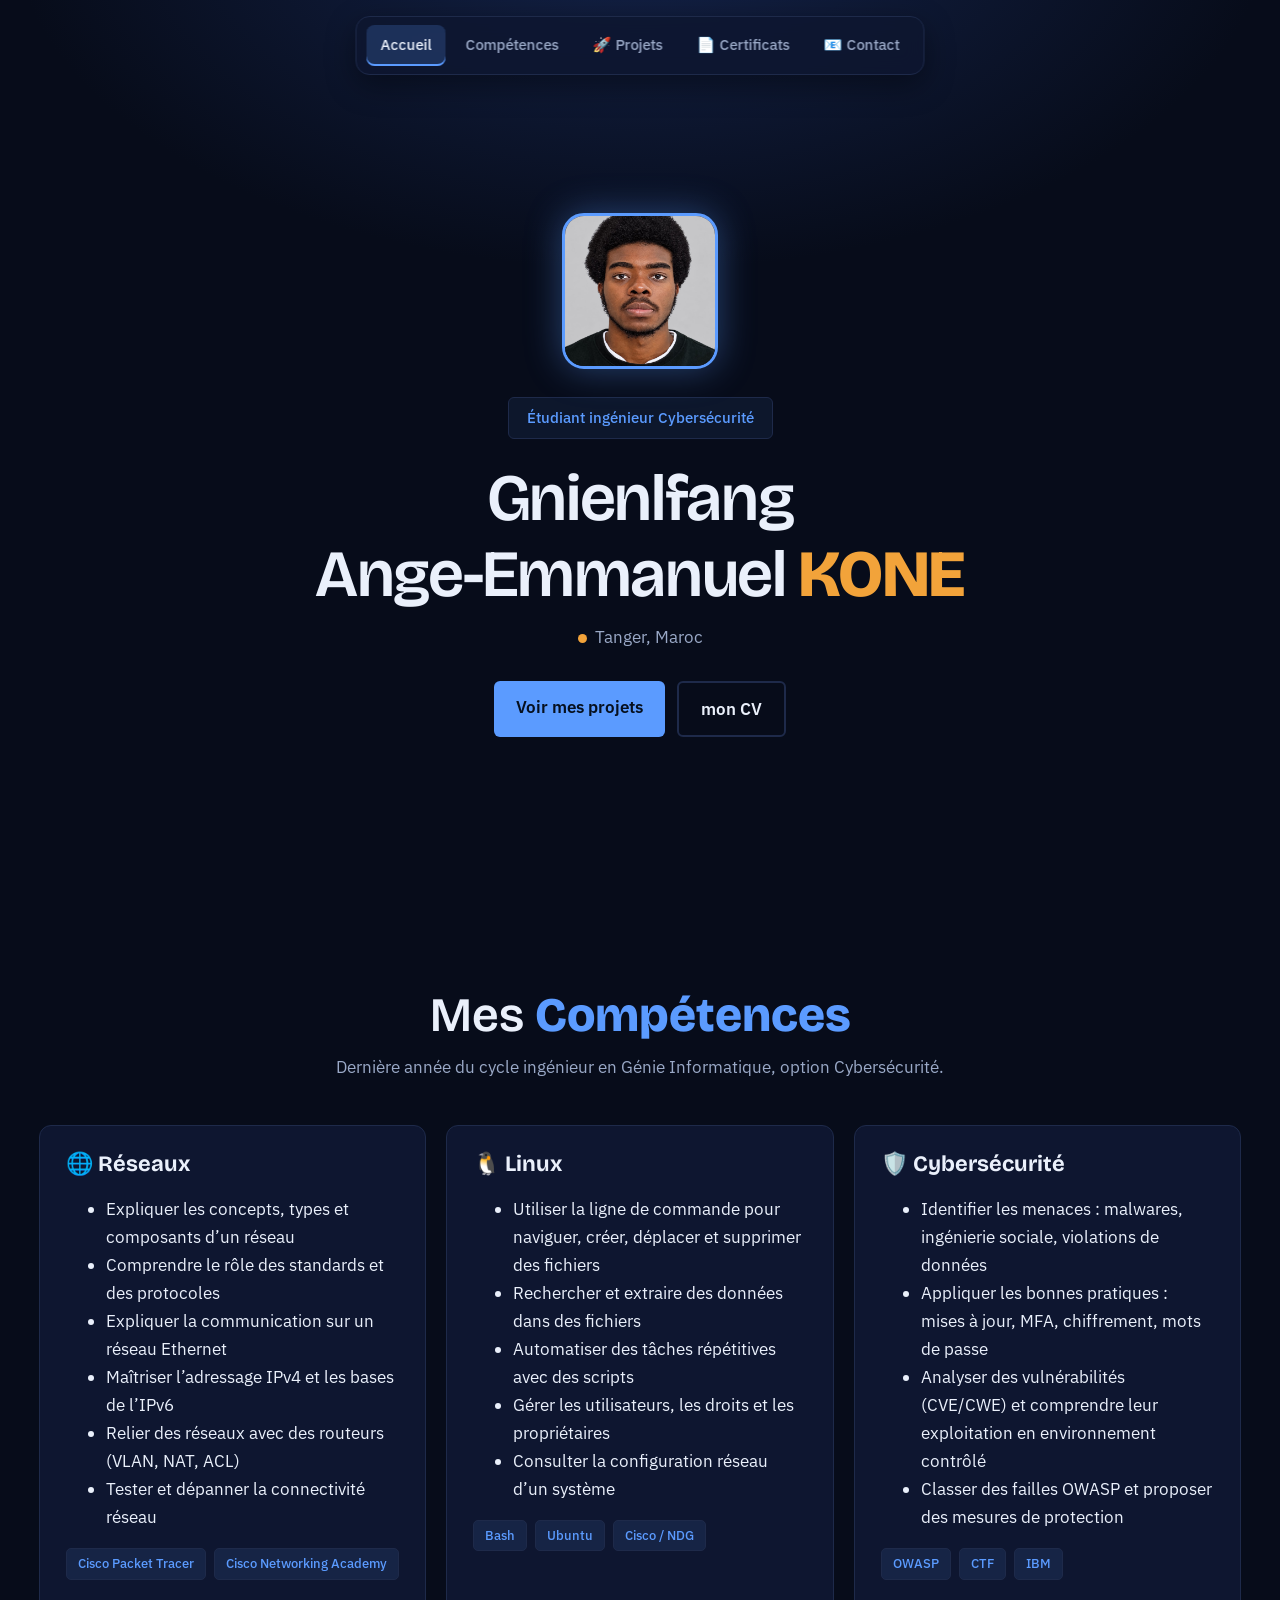
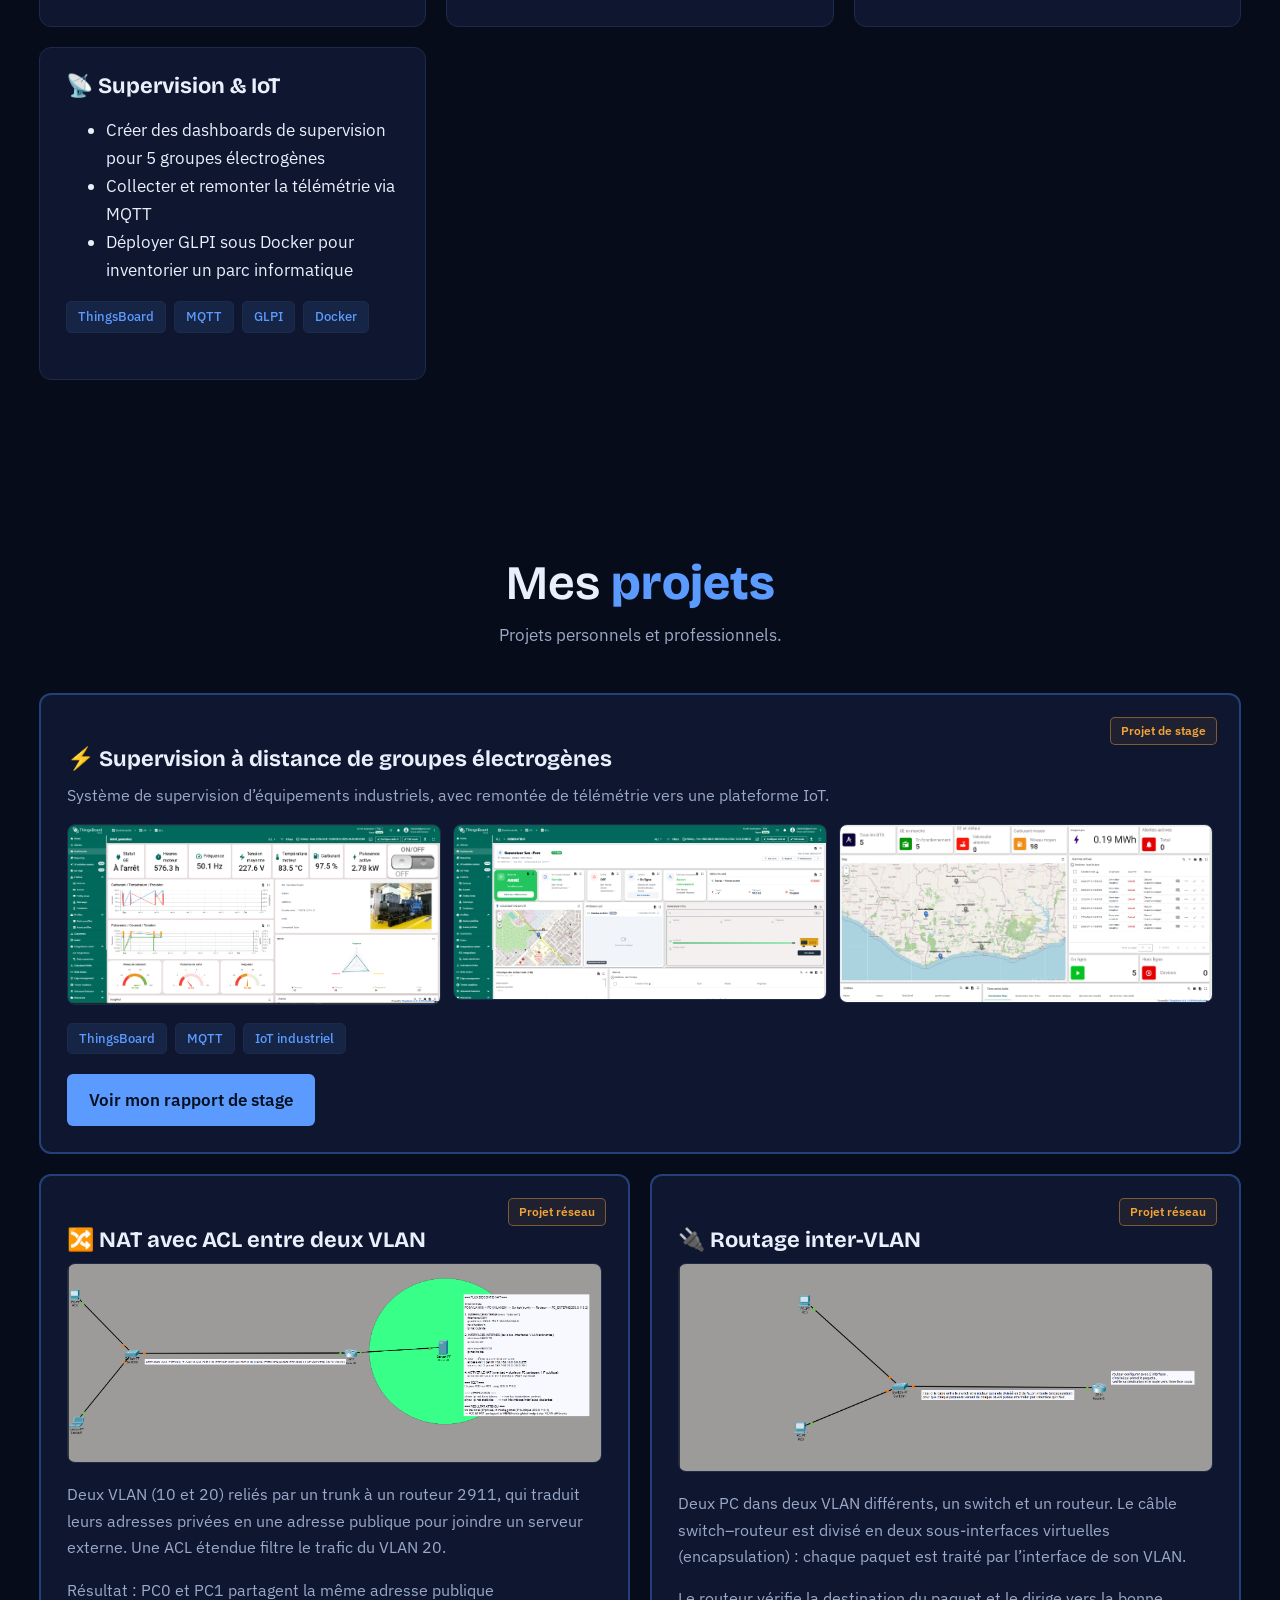
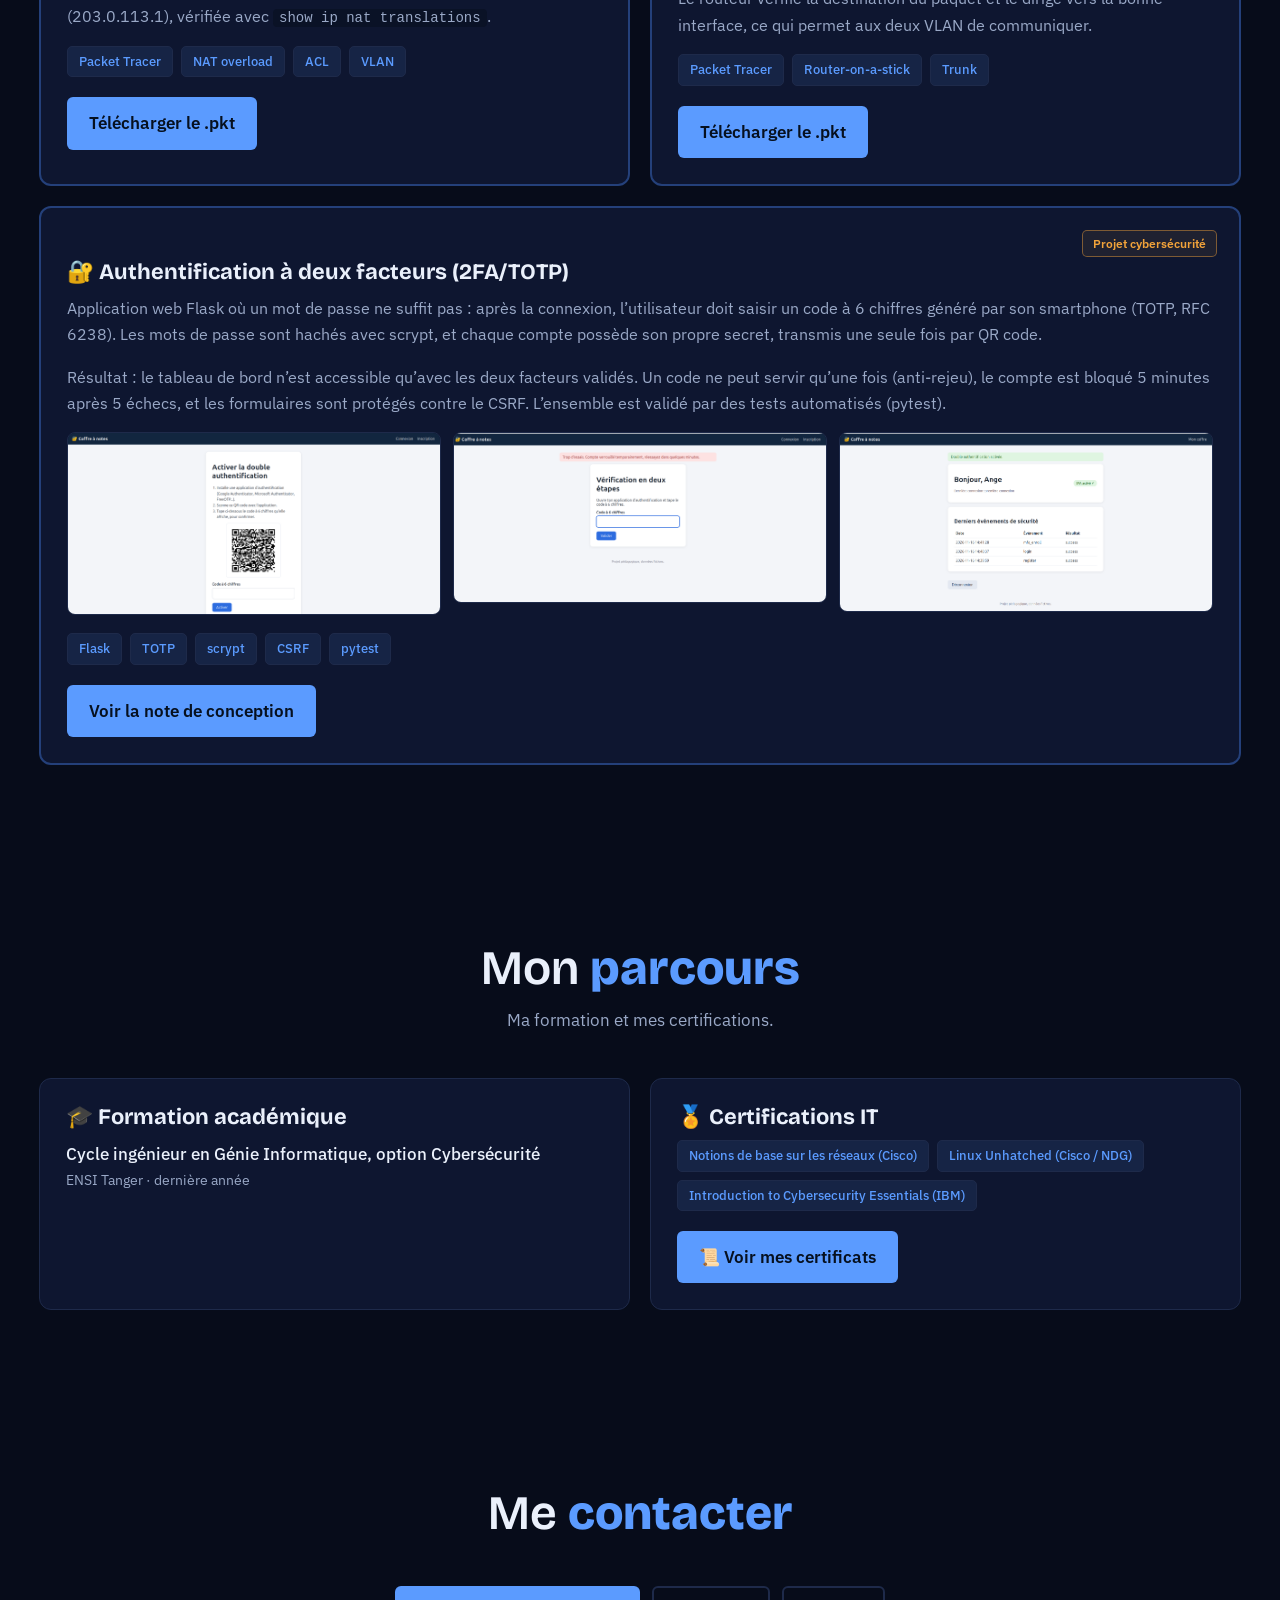
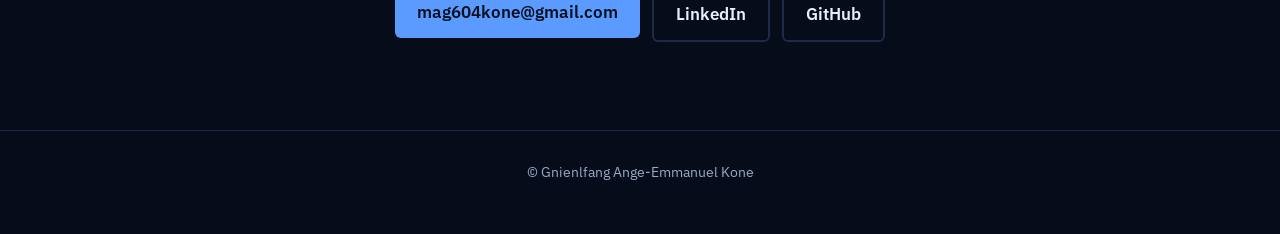
==== commit 8a1c5752: "new photo" ====
--- a/index.html
+++ b/index.html
@@ -3,7 +3,7 @@
 <head>
 <meta charset="utf-8">
 <meta name="viewport" content="width=device-width, initial-scale=1">
-<title>Gnienlfang Ange-Emmanuel Kone – Réseaux & Cybersécurité</title>
+<title>Gnienlfang Ange-Emmanuel Kone – Réseaux | Cloud & Cybersécurité</title>
 <meta name="description" content="Portfolio de Gnienlfang Ange-Emmanuel Kone, étudiant ingénieur en réseaux et cybersécurité à l’ENSI Tanger.">
 <link rel="preconnect" href="https://fonts.googleapis.com">
 <link rel="preconnect" href="https://fonts.gstatic.com" crossorigin>
@@ -22,10 +22,10 @@
 <header class="hero" id="accueil">
   <!-- Ta photo : images/photo.jpg (carrée de préférence) -->
   <div class="photo"><span aria-hidden="true">E</span><img src="images/photo.jpg" alt="Portrait de Gnienlfang Ange-Emmanuel Kone" onerror="this.remove()"></div>
-  <span class="badge">Étudiant ingénieur en Cybersécurité | À la recherche d’un PFE</span>
-  <h1>Gnienlfang Ange-Emmanuel <b>KONE</b></h1>
+  <span class="badge">Étudiant ingénieur Cybersécurité </span>
+  <h1>Gnienlfang <br> Ange-Emmanuel <b>KONE</b> </h1>
   <!-- Modifie ta ville si besoin -->
-  <p class="where">Tanger, Maroc · ENSI Tanger</p>
+  <p class="where">Tanger, Maroc </p>
   <div class="btns">
     <a class="cta" href="#projets">Voir mes projets</a>
    <a class="cta ghost" href="cv.pdf" target="_blank" rel="noopener"> mon CV</a>
